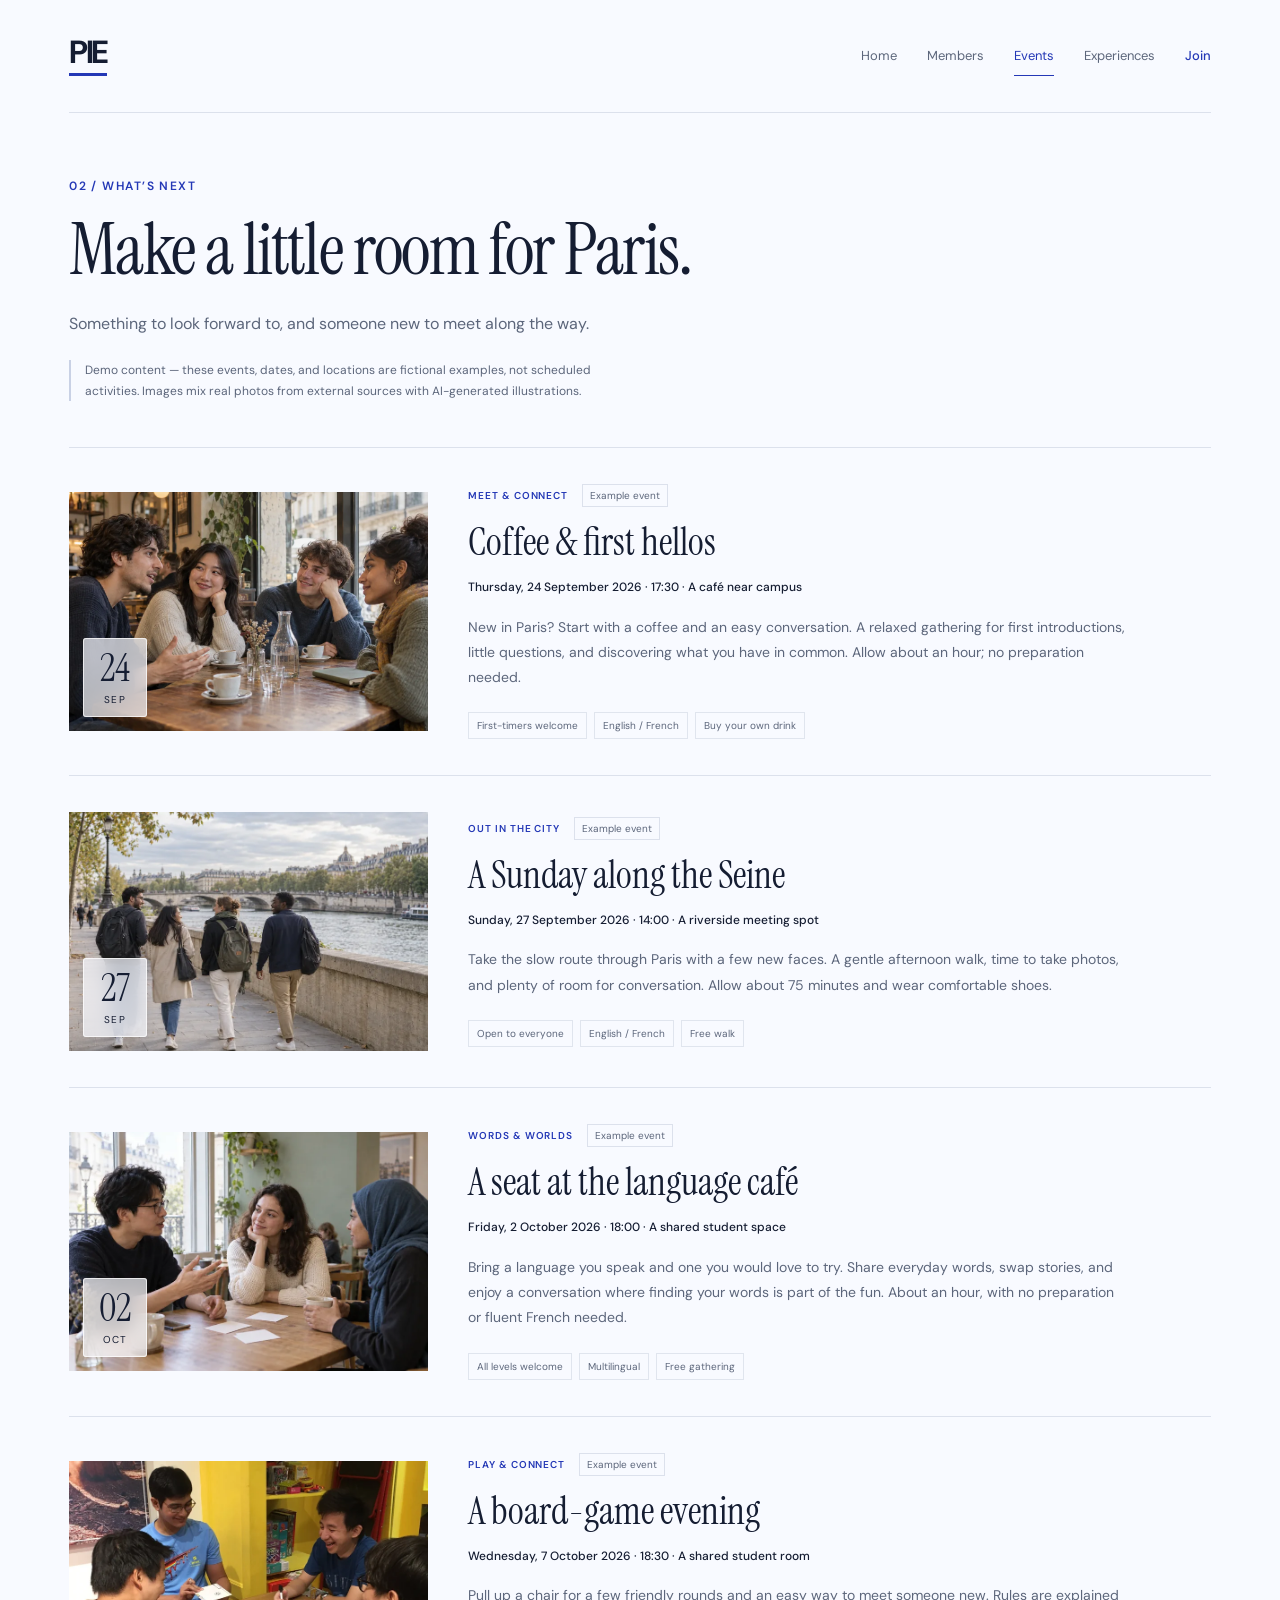
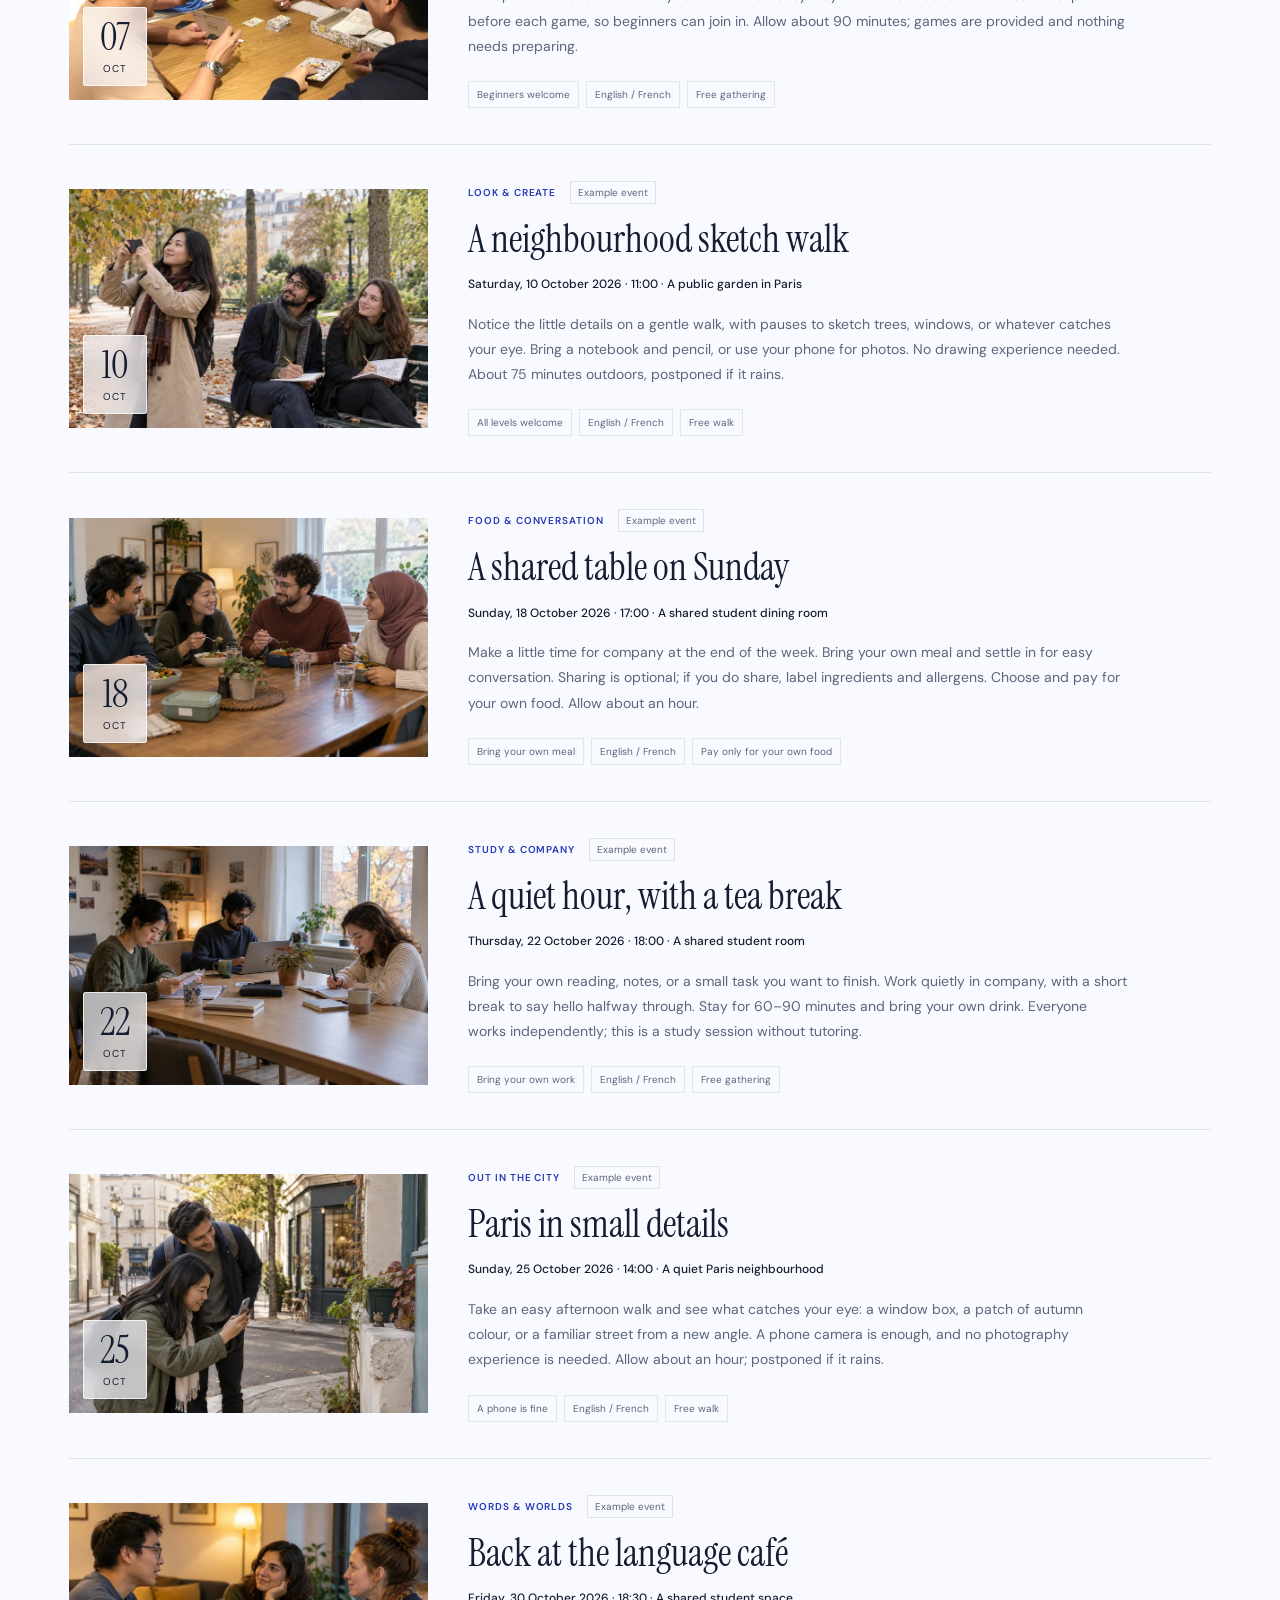
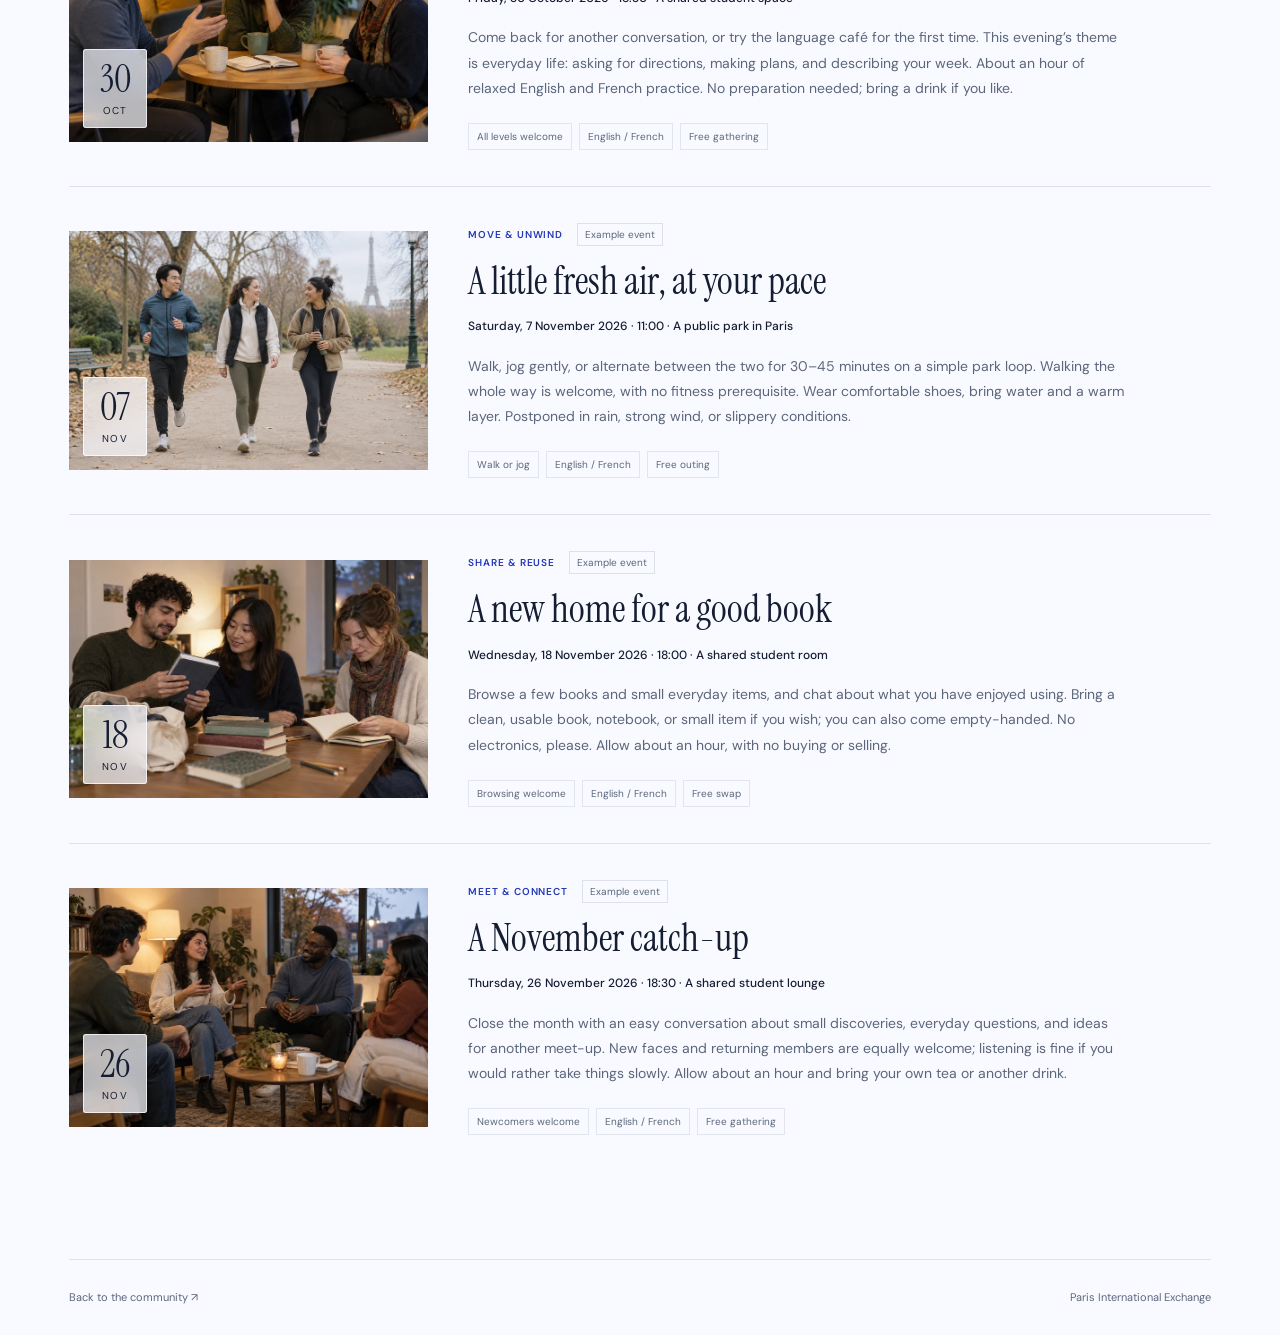
==== events.html @ 0705bce7 "Add signed-in state across pages and fix profile field merging" ====
<!doctype html>
<html lang="en">
  <head>
    <meta charset="utf-8" />
    <meta name="viewport" content="width=device-width, initial-scale=1" />
    <meta name="theme-color" content="#f8faff" />
    <meta name="description" content="Preview the PIE events page: coffee, city walks, and shared moments for international students in Paris." />
    <title>Events — Paris International Exchange</title>
    <link rel="icon" type="image/svg+xml" href="data:image/svg+xml,%3Csvg xmlns='http://www.w3.org/2000/svg' viewBox='0 0 64 64'%3E%3Crect width='64' height='64' rx='14' fill='%232438b6'/%3E%3Ctext x='32' y='46' text-anchor='middle' font-family='Georgia,serif' font-size='45' fill='white'%3EP%3C/text%3E%3C/svg%3E" />
    <link rel="preconnect" href="https://fonts.googleapis.com" />
    <link rel="preconnect" href="https://fonts.gstatic.com" crossorigin />
    <link href="https://fonts.googleapis.com/css2?family=DM+Sans:wght@400;500;600;700&amp;family=Instrument+Serif:ital@0;1&amp;display=swap" rel="stylesheet" />
    <link rel="stylesheet" href="./style.css" />
    <link rel="stylesheet" href="./community.css" />
    <script src="./main.js" defer></script>
  </head>
  <body class="inner-page">
    <a class="skip-link" href="#main-content">Skip to content</a>
    <div class="page">
      <header class="masthead">
        <a class="wordmark" href="./index.html" aria-label="PIE home">PIE<span class="wordmark-line" aria-hidden="true"></span></a>
        <nav class="site-nav" aria-label="Main navigation">
          <a href="./index.html">Home</a>
          <a href="./members.html">Members</a>
          <a href="./events.html" aria-current="page">Events</a>
          <a href="./experiences.html">Experiences</a>
          <a class="site-nav-account" href="./join.html" data-account-link>Join</a>
        </nav>
      </header>
      <main id="main-content">
        <header class="page-intro">
          <p class="section-kicker">02 / WHAT’S NEXT</p>
          <h1 class="page-title">Make a little room for Paris.</h1>
          <p class="page-lead">Something to look forward to, and someone new to meet along the way.</p>
          <p class="demo-note">Demo content — these events, dates, and locations are fictional examples, not scheduled activities. Images mix real photos from external sources with AI-generated illustrations.</p>
        </header>
        <section class="event-list" aria-label="Example events">
          <article class="event-row" id="coffee-first-hellos">
            <div class="event-media">
              <figure class="event-photo">
                <img src="./assets/event-coffee.webp" alt="Illustrative scene of students getting to know each other over coffee in Paris" width="1000" height="750" loading="lazy" decoding="async" />
              </figure>
              <time class="event-date" datetime="2026-09-24"><span>24</span><small>SEP</small></time>
            </div>
            <div class="event-body">
              <div class="event-heading">
                <p class="event-category">MEET &amp; CONNECT</p>
                <span class="event-status">Example event</span>
              </div>
              <h2>Coffee &amp; first hellos</h2>
              <p class="event-meta">Thursday, 24 September 2026 · 17:30 · A café near campus</p>
              <p class="card-summary">New in Paris? Start with a coffee and an easy conversation. A relaxed gathering for first introductions, little questions, and discovering what you have in common. Allow about an hour; no preparation needed.</p>
              <ul class="tag-list" aria-label="Example activity details"><li>First-timers welcome</li><li>English / French</li><li>Buy your own drink</li></ul>
            </div>
          </article>
          <article class="event-row" id="sunday-seine-walk">
            <div class="event-media">
              <figure class="event-photo">
                <img src="./assets/event-seine-walk.webp" alt="Illustrative scene of students walking together along the Seine" width="800" height="560" loading="lazy" decoding="async" />
              </figure>
              <time class="event-date" datetime="2026-09-27"><span>27</span><small>SEP</small></time>
            </div>
            <div class="event-body">
              <div class="event-heading">
                <p class="event-category">OUT IN THE CITY</p>
                <span class="event-status">Example event</span>
              </div>
              <h2>A Sunday along the Seine</h2>
              <p class="event-meta">Sunday, 27 September 2026 · 14:00 · A riverside meeting spot</p>
              <p class="card-summary">Take the slow route through Paris with a few new faces. A gentle afternoon walk, time to take photos, and plenty of room for conversation. Allow about 75 minutes and wear comfortable shoes.</p>
              <ul class="tag-list" aria-label="Example activity details"><li>Open to everyone</li><li>English / French</li><li>Free walk</li></ul>
            </div>
          </article>
          <article class="event-row" id="language-cafe">
            <div class="event-media">
              <figure class="event-photo">
                <img src="./assets/event-language-cafe.webp" alt="Illustrative scene of students sharing languages around a table" width="800" height="560" loading="lazy" decoding="async" />
              </figure>
              <time class="event-date" datetime="2026-10-02"><span>02</span><small>OCT</small></time>
            </div>
            <div class="event-body">
              <div class="event-heading">
                <p class="event-category">WORDS &amp; WORLDS</p>
                <span class="event-status">Example event</span>
              </div>
              <h2>A seat at the language café</h2>
              <p class="event-meta">Friday, 2 October 2026 · 18:00 · A shared student space</p>
              <p class="card-summary">Bring a language you speak and one you would love to try. Share everyday words, swap stories, and enjoy a conversation where finding your words is part of the fun. About an hour, with no preparation or fluent French needed.</p>
              <ul class="tag-list" aria-label="Example activity details"><li>All levels welcome</li><li>Multilingual</li><li>Free gathering</li></ul>
            </div>
          </article>
          <article class="event-row" id="board-game-evening">
            <div class="event-media">
              <figure class="event-photo">
                <img src="./assets/event-board-games.webp" alt="Friends playing board games around a table at a game night" width="800" height="533" loading="lazy" decoding="async" />
              </figure>
              <time class="event-date" datetime="2026-10-07"><span>07</span><small>OCT</small></time>
            </div>
            <div class="event-body">
              <div class="event-heading">
                <p class="event-category">PLAY &amp; CONNECT</p>
                <span class="event-status">Example event</span>
              </div>
              <h2>A board-game evening</h2>
              <p class="event-meta">Wednesday, 7 October 2026 · 18:30 · A shared student room</p>
              <p class="card-summary">Pull up a chair for a few friendly rounds and an easy way to meet someone new. Rules are explained before each game, so beginners can join in. Allow about 90 minutes; games are provided and nothing needs preparing.</p>
              <ul class="tag-list" aria-label="Example activity details"><li>Beginners welcome</li><li>English / French</li><li>Free gathering</li></ul>
            </div>
          </article>
          <article class="event-row" id="neighbourhood-sketch-walk">
            <div class="event-media">
              <figure class="event-photo">
                <img src="./assets/event-sketch-walk.webp" alt="Illustrative scene of adult students sketching and taking a photo in an autumn Paris garden" width="800" height="533" loading="lazy" decoding="async" />
              </figure>
              <time class="event-date" datetime="2026-10-10"><span>10</span><small>OCT</small></time>
            </div>
            <div class="event-body">
              <div class="event-heading">
                <p class="event-category">LOOK &amp; CREATE</p>
                <span class="event-status">Example event</span>
              </div>
              <h2>A neighbourhood sketch walk</h2>
              <p class="event-meta">Saturday, 10 October 2026 · 11:00 · A public garden in Paris</p>
              <p class="card-summary">Notice the little details on a gentle walk, with pauses to sketch trees, windows, or whatever catches your eye. Bring a notebook and pencil, or use your phone for photos. No drawing experience needed. About 75 minutes outdoors, postponed if it rains.</p>
              <ul class="tag-list" aria-label="Example activity details"><li>All levels welcome</li><li>English / French</li><li>Free walk</li></ul>
            </div>
          </article>
          <article class="event-row" id="shared-student-dinner">
            <div class="event-media">
              <figure class="event-photo">
                <img src="./assets/event-shared-table.webp" alt="Illustrative scene of adult students chatting over their own meals at a shared dining table" width="800" height="533" loading="lazy" decoding="async" />
              </figure>
              <time class="event-date" datetime="2026-10-18"><span>18</span><small>OCT</small></time>
            </div>
            <div class="event-body">
              <div class="event-heading">
                <p class="event-category">FOOD &amp; CONVERSATION</p>
                <span class="event-status">Example event</span>
              </div>
              <h2>A shared table on Sunday</h2>
              <p class="event-meta">Sunday, 18 October 2026 · 17:00 · A shared student dining room</p>
              <p class="card-summary">Make a little time for company at the end of the week. Bring your own meal and settle in for easy conversation. Sharing is optional; if you do share, label ingredients and allergens. Choose and pay for your own food. Allow about an hour.</p>
              <ul class="tag-list" aria-label="Example activity details"><li>Bring your own meal</li><li>English / French</li><li>Pay only for your own food</li></ul>
            </div>
          </article>
          <article class="event-row" id="quiet-study-and-tea">
            <div class="event-media">
              <figure class="event-photo">
                <img src="./assets/event-study-tea.webp" alt="Illustrative scene of adult students working quietly on their own notes around a shared table" width="800" height="533" loading="lazy" decoding="async" />
              </figure>
              <time class="event-date" datetime="2026-10-22"><span>22</span><small>OCT</small></time>
            </div>
            <div class="event-body">
              <div class="event-heading">
                <p class="event-category">STUDY &amp; COMPANY</p>
                <span class="event-status">Example event</span>
              </div>
              <h2>A quiet hour, with a tea break</h2>
              <p class="event-meta">Thursday, 22 October 2026 · 18:00 · A shared student room</p>
              <p class="card-summary">Bring your own reading, notes, or a small task you want to finish. Work quietly in company, with a short break to say hello halfway through. Stay for 60–90 minutes and bring your own drink. Everyone works independently; this is a study session without tutoring.</p>
              <ul class="tag-list" aria-label="Example activity details"><li>Bring your own work</li><li>English / French</li><li>Free gathering</li></ul>
            </div>
          </article>
          <article class="event-row" id="sunday-photo-walk">
            <div class="event-media">
              <figure class="event-photo">
                <img src="./assets/event-photo-walk.webp" alt="Illustrative scene of adult friends photographing a small street detail with a phone in Paris" width="800" height="533" loading="lazy" decoding="async" />
              </figure>
              <time class="event-date" datetime="2026-10-25"><span>25</span><small>OCT</small></time>
            </div>
            <div class="event-body">
              <div class="event-heading">
                <p class="event-category">OUT IN THE CITY</p>
                <span class="event-status">Example event</span>
              </div>
              <h2>Paris in small details</h2>
              <p class="event-meta">Sunday, 25 October 2026 · 14:00 · A quiet Paris neighbourhood</p>
              <p class="card-summary">Take an easy afternoon walk and see what catches your eye: a window box, a patch of autumn colour, or a familiar street from a new angle. A phone camera is enough, and no photography experience is needed. Allow about an hour; postponed if it rains.</p>
              <ul class="tag-list" aria-label="Example activity details"><li>A phone is fine</li><li>English / French</li><li>Free walk</li></ul>
            </div>
          </article>
          <article class="event-row" id="language-cafe-everyday">
            <div class="event-media">
              <figure class="event-photo">
                <img src="./assets/event-language-cafe-everyday.webp" alt="Illustrative scene of adult students practising everyday conversation around a small table" width="800" height="533" loading="lazy" decoding="async" />
              </figure>
              <time class="event-date" datetime="2026-10-30"><span>30</span><small>OCT</small></time>
            </div>
            <div class="event-body">
              <div class="event-heading">
                <p class="event-category">WORDS &amp; WORLDS</p>
                <span class="event-status">Example event</span>
              </div>
              <h2>Back at the language café</h2>
              <p class="event-meta">Friday, 30 October 2026 · 18:30 · A shared student space</p>
              <p class="card-summary">Come back for another conversation, or try the language café for the first time. This evening’s theme is everyday life: asking for directions, making plans, and describing your week. About an hour of relaxed English and French practice. No preparation needed; bring a drink if you like.</p>
              <ul class="tag-list" aria-label="Example activity details"><li>All levels welcome</li><li>English / French</li><li>Free gathering</li></ul>
            </div>
          </article>
          <article class="event-row" id="park-run-and-walk">
            <div class="event-media">
              <figure class="event-photo">
                <img src="./assets/event-park-run-walk.webp" alt="Illustrative scene of adult friends walking and gently jogging on a park path in autumn" width="800" height="533" loading="lazy" decoding="async" />
              </figure>
              <time class="event-date" datetime="2026-11-07"><span>07</span><small>NOV</small></time>
            </div>
            <div class="event-body">
              <div class="event-heading">
                <p class="event-category">MOVE &amp; UNWIND</p>
                <span class="event-status">Example event</span>
              </div>
              <h2>A little fresh air, at your pace</h2>
              <p class="event-meta">Saturday, 7 November 2026 · 11:00 · A public park in Paris</p>
              <p class="card-summary">Walk, jog gently, or alternate between the two for 30–45 minutes on a simple park loop. Walking the whole way is welcome, with no fitness prerequisite. Wear comfortable shoes, bring water and a warm layer. Postponed in rain, strong wind, or slippery conditions.</p>
              <ul class="tag-list" aria-label="Example activity details"><li>Walk or jog</li><li>English / French</li><li>Free outing</li></ul>
            </div>
          </article>
          <article class="event-row" id="books-and-small-item-swap">
            <div class="event-media">
              <figure class="event-photo">
                <img src="./assets/event-book-swap.webp" alt="Illustrative scene of adult students browsing books and stationery at a small informal swap" width="800" height="533" loading="lazy" decoding="async" />
              </figure>
              <time class="event-date" datetime="2026-11-18"><span>18</span><small>NOV</small></time>
            </div>
            <div class="event-body">
              <div class="event-heading">
                <p class="event-category">SHARE &amp; REUSE</p>
                <span class="event-status">Example event</span>
              </div>
              <h2>A new home for a good book</h2>
              <p class="event-meta">Wednesday, 18 November 2026 · 18:00 · A shared student room</p>
              <p class="card-summary">Browse a few books and small everyday items, and chat about what you have enjoyed using. Bring a clean, usable book, notebook, or small item if you wish; you can also come empty-handed. No electronics, please. Allow about an hour, with no buying or selling.</p>
              <ul class="tag-list" aria-label="Example activity details"><li>Browsing welcome</li><li>English / French</li><li>Free swap</li></ul>
            </div>
          </article>
          <article class="event-row" id="november-community-check-in">
            <div class="event-media">
              <figure class="event-photo">
                <img src="./assets/event-community-check-in.webp" alt="Illustrative scene of adult students chatting in an informal circle in a shared lounge" width="800" height="533" loading="lazy" decoding="async" />
              </figure>
              <time class="event-date" datetime="2026-11-26"><span>26</span><small>NOV</small></time>
            </div>
            <div class="event-body">
              <div class="event-heading">
                <p class="event-category">MEET &amp; CONNECT</p>
                <span class="event-status">Example event</span>
              </div>
              <h2>A November catch-up</h2>
              <p class="event-meta">Thursday, 26 November 2026 · 18:30 · A shared student lounge</p>
              <p class="card-summary">Close the month with an easy conversation about small discoveries, everyday questions, and ideas for another meet-up. New faces and returning members are equally welcome; listening is fine if you would rather take things slowly. Allow about an hour and bring your own tea or another drink.</p>
              <ul class="tag-list" aria-label="Example activity details"><li>Newcomers welcome</li><li>English / French</li><li>Free gathering</li></ul>
            </div>
          </article>
        </section>
      </main>
      <footer class="site-footer">
        <a href="./index.html#discover">Back to the community <span aria-hidden="true">↗</span></a>
        <span>Paris International Exchange</span>
      </footer>
    </div>
  </body>
</html>
---- style.css ----
:root {
  color-scheme: light;
  --paper: #f8faff;
  --ink: #151d32;
  --blue: #2438b6;
  --sans: 'DM Sans', sans-serif;
  --serif: 'Instrument Serif', Georgia, serif;
}

* { box-sizing: border-box; }
html { background: var(--paper); }
body { margin: 0; color: var(--ink); font-family: var(--sans); -webkit-font-smoothing: antialiased; }
::selection { background: #dce2ff; color: var(--ink); }
.page { max-width: 1800px; margin-inline: auto; padding: 0 clamp(24px, 5.4vw, 96px); }
.masthead { min-height: 112px; display: flex; align-items: center; justify-content: space-between; gap: 24px; }
.wordmark { display: inline-flex; flex-direction: column; font-size: 32px; line-height: 1; letter-spacing: -.075em; font-weight: 700; }
.wordmark-line { width: 100%; height: 3px; margin-top: 5px; background: var(--blue); }
.location { font-size: 12px; letter-spacing: .17em; font-weight: 500; }
.hero { min-height: min(790px, calc(100svh - 112px)); display: grid; grid-template-columns: 1.17fr 1fr; align-items: center; gap: clamp(28px, 4vw, 72px); padding: 22px 0 56px; }
.hero-copy { position: relative; z-index: 1; padding-bottom: 12px; }
.eyebrow { margin: 0 0 clamp(28px, 3vw, 48px); font-size: 14px; font-weight: 600; letter-spacing: .15em; color: var(--blue); }
h1 { margin: 0; font-family: var(--serif); font-size: clamp(70px, 7.7vw, 138px); line-height: .97; letter-spacing: -.035em; font-weight: 400; }
h1 span, h1 em { display: block; }
h1 em { color: var(--blue); font-weight: 400; letter-spacing: -.02em; }
.welcome { font-size: clamp(18px, 1.55vw, 26px); line-height: 1.5; margin: clamp(28px, 3vw, 46px) 0 0; font-weight: 400; letter-spacing: -.025em; }
.welcome strong { font-weight: 600; }
.paris-visual { position: relative; margin: 0; align-self: center; height: clamp(510px, calc(100svh - 190px), 730px); overflow: hidden; border-radius: 48% 48% 3px 3px; background: #dbe5f1; }
.paris-visual img { display: block; width: 100%; height: 100%; object-fit: cover; object-position: 55% 50%; }

@media (prefers-reduced-motion: no-preference) {
  .hero-copy { animation: appear .8s ease-out both; }
  .paris-visual { animation: appear 1.05s .12s ease-out both; }
  @keyframes appear { from { opacity: 0; transform: translateY(14px); } to { opacity: 1; transform: translateY(0); } }
}

@media (min-width: 1600px) {
  .hero { min-height: 830px; }
}

@media (max-width: 1000px) and (min-width: 721px) {
  .page { padding-inline: 34px; }
  .hero { gap: 24px; grid-template-columns: 1.1fr 1fr; }
  h1 { font-size: clamp(66px, 7.7vw, 88px); }
  .paris-visual { height: clamp(470px, calc(100svh - 190px), 730px); }
}

@media (max-width: 720px) {
  .page { --mobile-gutter: 24px; padding-inline: var(--mobile-gutter); }
  .masthead { min-height: 86px; }
  .wordmark { font-size: 28px; }
  .location { font-size: 12px; letter-spacing: .12em; }
  .hero { position: relative; isolation: isolate; min-height: max(600px, calc(100svh - 86px)); grid-template-columns: 1fr; align-items: start; gap: 0; padding: 32px 0 48px; }
  .hero-copy { padding: 0; animation: none; }
  .eyebrow { font-size: 13px; letter-spacing: .11em; margin-bottom: 24px; }
  h1 { font-size: clamp(58px, 13.5vw, 94px); line-height: .99; }
  .welcome { font-size: 20px; margin-top: 26px; }
  .welcome strong { display: block; }
  .paris-visual { position: absolute; z-index: -1; inset: 0 calc(-1 * var(--mobile-gutter)); height: 100%; border-radius: 0; animation: none; }
  .paris-visual img { object-position: 55% 0%; }
  .paris-visual::after { content: ''; position: absolute; inset: 0; background: linear-gradient(180deg, var(--paper) 0%, rgb(248 250 255 / .7) 18%, rgb(248 250 255 / 0) 56%), linear-gradient(90deg, rgb(248 250 255 / .96) 0%, rgb(248 250 255 / .85) 28%, rgb(248 250 255 / .12) 76%, rgb(248 250 255 / 0) 100%); }
}

@media (max-width: 720px) and (prefers-reduced-motion: no-preference) {
  .hero { animation: appear .9s ease-out both; }
}

@media (max-width: 360px) {
  .page { --mobile-gutter: 20px; }
  h1 { font-size: 54px; }
  .welcome { font-size: 18px; }
  .eyebrow { font-size: 12px; }
  .paris-visual img { object-position: 40% 0%; }
}
---- community.css ----
/* Community pages extend the existing homepage visual system. */
:root {
  --line: #dce1ec;
  --secondary: #5c667b;
  --members-paper: #eaf0fb;
  --events-paper: #f5ece3;
  --stories-paper: #e7efeb;
}

a { color: inherit; }
a:focus-visible, summary:focus-visible { outline: 2px solid var(--blue); outline-offset: 6px; border-radius: 2px; }
.skip-link { position: fixed; z-index: 10; top: 12px; left: 12px; transform: translateY(-200%); padding: 12px 18px; background: var(--ink); color: white; font-size: 14px; }
.skip-link:focus { transform: translateY(0); }
.hero { position: relative; }
.scroll-cue { position: absolute; left: 0; bottom: 12px; z-index: 2; display: inline-flex; align-items: center; gap: 12px; min-height: 36px; color: var(--secondary); font-size: 12px; letter-spacing: .035em; text-decoration: none; }
.scroll-cue-arrow { display: grid; place-items: center; width: 30px; height: 30px; border: 1px solid #c5ccdf; border-radius: 50%; font-size: 18px; color: var(--blue); }
.scroll-cue:hover { color: var(--blue); }
.discover { padding: 78px 0 96px; border-top: 1px solid var(--line); scroll-margin-top: 28px; }
.discover-heading { display: flex; justify-content: space-between; align-items: end; gap: 32px; margin-bottom: 48px; }
.section-kicker { margin: 0 0 18px; color: var(--blue); font-size: 12px; line-height: 1.5; letter-spacing: .12em; font-weight: 600; }
.discover h2 { margin: 0; font: 400 clamp(38px, 3.7vw, 64px)/1.08 var(--serif); letter-spacing: -.02em; }
.demo-note { flex: none; max-width: 215px; margin: 0; padding-left: 14px; border-left: 2px solid #c9d1e5; color: var(--secondary); font-size: 11px; line-height: 1.7; }
.gateway-grid { display: grid; grid-template-columns: repeat(3, minmax(0, 1fr)); gap: clamp(24px, 2.6vw, 44px); }
.gateway { min-width: 0; display: flex; flex-direction: column; }
.gateway-number { margin: 0 0 18px; font-size: 11px; font-weight: 500; letter-spacing: .11em; color: var(--secondary); }
.gateway h3 { margin: 0; font: 400 clamp(34px, 3vw, 48px)/1.05 var(--serif); letter-spacing: -.015em; }
.gateway-description { min-height: 42px; margin: 12px 0 23px; color: var(--secondary); font-size: 13px; line-height: 1.65; }
.gateway-preview { min-height: 290px; padding: clamp(20px, 2vw, 32px); display: flex; flex-direction: column; justify-content: center; }
.member-preview { background: var(--members-paper); gap: 0; }
.preview-person { display: flex; align-items: center; gap: 12px; padding: 16px 0; }
.preview-person + .preview-person { border-top: 1px solid #d3dcec; }
.preview-avatar { flex: none; width: 43px; height: 43px; display: grid; place-items: center; border-radius: 50%; font: 400 21px var(--serif); }
.avatar--lina { background: #d3daf0; color: #263981; }
.avatar--mateo { background: #ddd8ce; color: #615541; }
.avatar--aya { background: #d1e1dc; color: #355d50; }
.preview-person strong { display: block; font-size: 13px; font-weight: 600; line-height: 1.5; }
.preview-person div > span { display: block; font-size: 11px; line-height: 1.6; color: var(--secondary); }
.event-preview { justify-content: space-between; background: var(--events-paper); }
.preview-event-top { display: flex; justify-content: space-between; align-items: center; gap: 18px; }
.preview-event-top time { display: flex; align-items: baseline; gap: 7px; }
.preview-event-top time strong { font: 400 42px/1 var(--serif); }
.preview-event-top time span { font-size: 10px; letter-spacing: .08em; }
.preview-event-type { max-width: 110px; color: #756557; text-align: right; font-size: 9px; line-height: 1.65; letter-spacing: .06em; }
.preview-event-title { margin: 18px 0 12px; font: 400 clamp(30px, 2.7vw, 44px)/1.04 var(--serif); }
.preview-event-meta { margin: 0; font-size: 11px; color: #6b5d51; line-height: 1.5; }
.experience-preview { justify-content: space-between; background: var(--stories-paper); }
.preview-quote-mark { display: block; height: 33px; color: #456956; font: 400 69px/1 var(--serif); }
.experience-preview blockquote { margin: 12px 0 20px; font: 400 clamp(23px, 2.15vw, 34px)/1.15 var(--serif); letter-spacing: -.01em; }
.preview-story-author { margin: 0; display: flex; align-items: center; gap: 10px; font-size: 11px; line-height: 1.6; }
.story-author-dot { flex: none; width: 30px; height: 30px; border-radius: 50%; background: #ccded4; display: grid; place-items: center; color: #365548; font-size: 10px; }
.preview-story-author > span > span { display: block; color: #536a5e; font-size: 9px; }
.gateway-link { display: flex; justify-content: space-between; align-items: center; gap: 12px; min-height: 62px; margin-top: 12px; border-bottom: 1px solid var(--line); text-decoration: none; font-size: 13px; font-weight: 500; }
.gateway-link > span { font-size: 22px; font-weight: 400; color: var(--blue); }
.gateway-link:hover { color: var(--blue); border-bottom-color: var(--blue); }
.site-footer { padding: 28px 0; display: flex; justify-content: space-between; gap: 20px; border-top: 1px solid var(--line); color: var(--secondary); font-size: 11px; line-height: 1.7; }
.site-footer a { text-decoration: none; }
.site-footer a:hover { color: var(--blue); }

/* A shared shell for the three destinations. */
.inner-page .wordmark { text-decoration: none; }
.site-nav { display: flex; align-items: center; gap: 30px; }
.site-nav a { min-height: 40px; display: inline-flex; align-items: center; border-bottom: 1px solid transparent; text-decoration: none; color: var(--secondary); font-size: 13px; }
.site-nav a:hover, .site-nav a[aria-current="page"] { color: var(--blue); border-bottom-color: var(--blue); }
.page-intro { padding: 64px 0 46px; border-top: 1px solid var(--line); }
.inner-page .page-title { max-width: 900px; font-size: clamp(52px, 5.6vw, 90px); line-height: 1.02; letter-spacing: -.025em; }
.page-lead { max-width: 560px; margin: 24px 0 22px; color: var(--secondary); font-size: 16px; line-height: 1.75; }
.page-intro .demo-note { max-width: 540px; font-size: 12px; }
.member-grid { display: grid; grid-template-columns: repeat(3, minmax(0, 1fr)); gap: 24px; padding: 8px 0 88px; }
.member-card { display: flex; flex-direction: column; min-width: 0; padding: 28px; background: #fff; border: 1px solid var(--line); }
.member-card-header { display: flex; align-items: center; gap: 16px; }
.member-portrait { flex: none; display: block; width: 80px; height: 80px; border-radius: 50%; object-fit: cover; background: var(--members-paper); }
.member-portrait--photo { overflow: hidden; }
.member-portrait--photo img { display: block; width: 100%; height: 100%; object-fit: cover; transform: scale(2); transform-origin: 50% 48%; }
.member-portrait--tamara img { object-position: 50% 100%; }
.member-portrait--amir img { transform-origin: 50% 25%; }
.member-portrait--meghna img { transform: scale(1.5); transform-origin: 52% 48%; }
.member-identity { min-width: 0; }
.member-status { display: inline-flex; align-items: center; padding: 4px 9px; border-radius: 20px; font-size: 10px; font-weight: 500; line-height: 1.5; }
.member-status--active { background: var(--members-paper); color: var(--blue); }
.member-status--alumni { background: var(--events-paper); color: #70583e; }
.member-activity { display: inline-flex; gap: 2px; margin-left: 5px; vertical-align: middle; }
.member-activity i { display: block; width: 12px; height: 12px; background-color: #ccd5ec; -webkit-mask: url("data:image/svg+xml,%3Csvg xmlns='http://www.w3.org/2000/svg' viewBox='0 0 24 24'%3E%3Cpath d='M12 1.6l3.2 6.6 7.2 1-5.2 5 1.2 7.2-6.4-3.4-6.4 3.4 1.2-7.2-5.2-5 7.2-1z'/%3E%3C/svg%3E") center / contain no-repeat; mask: url("data:image/svg+xml,%3Csvg xmlns='http://www.w3.org/2000/svg' viewBox='0 0 24 24'%3E%3Cpath d='M12 1.6l3.2 6.6 7.2 1-5.2 5 1.2 7.2-6.4-3.4-6.4 3.4 1.2-7.2-5.2-5 7.2-1z'/%3E%3C/svg%3E") center / contain no-repeat; }
.member-activity i.is-filled { background-color: var(--blue); }
.member-role { margin: 7px 0 9px; font-size: 10px; font-weight: 500; line-height: 1.6; color: var(--secondary); }
.member-card h2 { margin: 0; font: 400 28px/1.1 var(--serif); }
.member-card .tag-list { margin-bottom: 24px; }
.member-contact { margin: auto 0 0; padding-top: 18px; border-top: 1px solid var(--line); }
.member-contact dt { display: flex; align-items: baseline; gap: 8px; color: var(--secondary); font-size: 11px; font-weight: 500; }
.member-contact dt span { font-size: 10px; font-weight: 400; }
.member-contact dd { margin: 7px 0 0; color: var(--ink); font-size: 13px; line-height: 1.7; overflow-wrap: anywhere; }
.card-summary { margin: 16px 0 22px; color: var(--secondary); font-size: 13px; line-height: 1.8; }
.tag-list { display: flex; flex-wrap: wrap; gap: 7px; padding: 0; margin: 0; list-style: none; }
.tag-list li { border: 1px solid #e0e5ee; padding: 5px 8px; color: var(--secondary); font-size: 10px; line-height: 1.5; }
.event-list { padding: 0 0 88px; }
.event-row { display: grid; grid-template-columns: clamp(280px, 28vw, 380px) minmax(0, 1fr); gap: clamp(28px, 3.2vw, 48px); align-items: center; padding: 36px 0; border-top: 1px solid var(--line); }
.event-media { position: relative; min-width: 0; }
.event-date { position: absolute; bottom: 14px; left: 14px; z-index: 1; display: flex; flex-direction: column; align-items: center; min-width: 64px; padding: 11px 13px; background: var(--paper); border-radius: 3px; box-shadow: inset 0 0 0 1px rgb(255 255 255 / .7), 0 2px 12px rgb(21 29 50 / .08); }
.event-date span { font: 400 38px/1 var(--serif); }
.event-date small { margin-top: 6px; font-size: 10px; letter-spacing: .12em; }
@supports ((backdrop-filter: blur(10px)) or (-webkit-backdrop-filter: blur(10px))) {
  .event-date { background: rgb(248 250 255 / .7); -webkit-backdrop-filter: blur(10px) saturate(1.15); backdrop-filter: blur(10px) saturate(1.15); }
}
.event-body { min-width: 0; }
.event-heading { display: flex; align-items: center; flex-wrap: wrap; gap: 8px 14px; margin-bottom: 14px; }
.event-category { margin: 0; color: var(--blue); font-size: 10px; font-weight: 600; line-height: 1.7; letter-spacing: .09em; text-transform: uppercase; }
.event-body h2 { margin: 0 0 14px; font: 400 clamp(30px, 3vw, 44px)/1.1 var(--serif); }
.event-meta { margin: 0 0 12px; font-size: 12px; font-weight: 500; line-height: 1.8; }
.event-body .card-summary { max-width: 660px; font-size: 14px; line-height: 1.8; }
.event-status { padding: 3px 7px; border: 1px solid var(--line); color: var(--secondary); font-size: 10px; line-height: 1.5; }
.event-photo { width: 100%; aspect-ratio: 3 / 2; overflow: hidden; margin: 0; background: var(--events-paper); }
.event-photo img, .story-photo img { display: block; width: 100%; height: 100%; object-fit: cover; }
.event-photo img { object-position: 50% 38%; }
.story-list { display: grid; gap: 24px; padding: 8px 0 88px; }
.story-card { min-width: 0; padding: 32px; background: var(--stories-paper); }
.story-card:nth-child(3n + 2) { background: var(--events-paper); }
.story-card:nth-child(3n) { background: var(--members-paper); }
.story-overview { display: grid; grid-template-columns: minmax(0, 1fr) minmax(0, 38%); gap: clamp(24px, 3vw, 44px); align-items: center; }
.story-copy { min-width: 0; }
.story-meta { margin: 0 0 14px; color: var(--secondary); font-size: 10px; text-transform: uppercase; letter-spacing: .1em; line-height: 1.7; }
.story-card h2 { margin: 0 0 12px; font: 400 clamp(30px, 2.8vw, 42px)/1.1 var(--serif); }
.story-byline { margin: 0 0 16px; color: var(--secondary); font-size: 11px; line-height: 1.7; }
.story-overview .card-summary { max-width: 70ch; margin: 0; font-size: 14px; line-height: 1.8; }
.story-photo { width: 100%; aspect-ratio: 3 / 2; overflow: hidden; margin: 0; background: #d4e0d8; }
.story-details p { max-width: 76ch; font-size: 14px; line-height: 1.9; }
.story-details { margin-top: 24px; border-top: 1px solid #cad5ce; }
.story-details summary { padding: 16px 0 4px; cursor: pointer; font-size: 12px; font-weight: 500; color: var(--blue); }
.story-details[open] summary { padding-bottom: 12px; }

@media (hover: hover) and (prefers-reduced-motion: no-preference) {
  .event-photo img, .story-photo img { transition: transform .45s ease; }
  .event-row:hover .event-photo img, .story-card:hover .story-photo img { transform: scale(1.025); }
}

@media (prefers-reduced-motion: no-preference) {
  html { scroll-behavior: smooth; }
  .gateway-link, .site-nav a { transition: color .2s ease, border-color .2s ease; }
  .gateway-link > span { transition: transform .2s ease; }
  .gateway-link:hover > span { transform: translate(3px, -3px); }
  .scroll-cue-arrow { animation: scroll-nudge 2.4s ease-in-out 3; }
  @keyframes scroll-nudge { 0%, 70%, 100% { transform: translateY(0); } 35% { transform: translateY(4px); } }
  [data-reveal].will-reveal { opacity: 0; transform: translateY(20px); transition: opacity .65s ease, transform .65s cubic-bezier(.2,.7,.2,1); }
  [data-reveal].will-reveal:nth-child(2) { transition-delay: .09s; }
  [data-reveal].will-reveal:nth-child(3) { transition-delay: .18s; }
  [data-reveal].is-visible { opacity: 1; transform: none; }
}

@media (max-width: 1000px) and (min-width: 721px) {
  .gateway-grid { gap: 20px; }
  .gateway-preview { min-height: 270px; padding: 18px; }
  .preview-person { gap: 8px; }
  .preview-avatar { width: 34px; height: 34px; font-size: 18px; }
  .member-card, .story-card { padding: 22px; }
  .member-grid { grid-template-columns: repeat(2, minmax(0, 1fr)); }
  .event-row { grid-template-columns: minmax(0, 36%) minmax(0, 1fr); gap: 24px; }
  .story-overview { column-gap: 28px; }
}

@media (max-width: 720px) {
  .scroll-cue { left: 0; bottom: 15px; padding: 4px 12px 4px 6px; background: rgb(248 250 255 / .95); border-radius: 24px; font-size: 11px; }
  .discover { padding: 52px 0 60px; }
  .discover-heading { display: block; margin-bottom: 36px; }
  .discover-heading .demo-note { margin-top: 22px; max-width: none; }
  .gateway-grid { grid-template-columns: 1fr; gap: 44px; }
  .gateway-description { min-height: 0; margin-bottom: 20px; }
  .gateway-preview { min-height: 280px; padding: 28px; }
  .preview-event-title { font-size: 40px; }
  .experience-preview blockquote { font-size: 30px; }
  .inner-page .masthead { flex-wrap: wrap; gap: 12px; padding: 22px 0; }
  .site-nav { gap: 16px; flex-wrap: wrap; }
  .site-nav a { font-size: 11px; min-height: 34px; }
  .page-intro { padding: 36px 0; }
  .inner-page .page-title { font-size: clamp(44px, 10vw, 68px); }
  .page-lead { font-size: 14px; }
  .member-grid, .story-list { grid-template-columns: 1fr; padding-bottom: 56px; }
  .member-card, .story-card { padding: 22px; }
  .member-portrait { width: 72px; height: 72px; }
  .member-card-header { gap: 14px; }
  .member-card h2 { font-size: 27px; }
  .event-row { grid-template-columns: minmax(0, 36%) minmax(0, 1fr); gap: 24px; padding: 28px 0; }
  .event-date { bottom: 8px; left: 8px; min-width: 44px; padding: 6px 8px; }
  .event-date span { font-size: 26px; }
  .event-date small { margin-top: 3px; font-size: 9px; }
  .story-overview { gap: 24px; }
  .site-footer { flex-wrap: wrap; font-size: 10px; }
}

@media (max-width: 560px) {
  .event-row { grid-template-columns: minmax(0, 1fr); }
  .event-photo { aspect-ratio: 16 / 10; }
  .story-card { padding: 0; overflow: hidden; }
  .story-overview { grid-template-columns: minmax(0, 1fr); gap: 0; }
  .story-copy { padding: 24px 22px 0; }
  .story-photo { grid-row: 1; aspect-ratio: 16 / 10; }
  .story-details { margin: 24px 22px 22px; }
}

/* Find your PIE preview. */
.finder { padding: 78px 0 88px; border-top: 1px solid var(--line); scroll-margin-top: 28px; }
.finder-heading { max-width: 760px; margin-bottom: 30px; }
.finder h2 { margin: 0 0 18px; font: 400 clamp(38px, 3.7vw, 64px)/1.08 var(--serif); letter-spacing: -.02em; }
.finder-heading .demo-note { max-width: 540px; font-size: 12px; }
.finder-composer { display: flex; align-items: stretch; gap: 12px; padding: 10px 10px 10px 20px; background: #fff; border: 1px solid var(--line); border-radius: 14px; transition: border-color .2s ease; }
.finder-composer:focus-within { border-color: var(--blue); box-shadow: 0 8px 22px rgb(36 56 182 / .09); }
.finder-composer textarea { flex: 1; min-width: 0; min-height: 48px; max-height: 138px; padding: 13px 0; border: 0; background: transparent; resize: none; overflow-y: auto; color: var(--ink); font: 400 15px/1.6 var(--sans); }
.finder-composer textarea:focus-visible { outline: none; }
.finder-composer textarea::placeholder { color: #9aa3b8; }
.finder-submit { position: relative; overflow: hidden; flex: none; display: inline-flex; align-items: center; justify-content: center; gap: 10px; min-height: 48px; padding: 12px 27px; background: linear-gradient(135deg, #2b43d4 0%, var(--blue) 48%, #1b2c94 100%); border: 0; border-radius: 999px; color: #fff; cursor: pointer; box-shadow: inset 0 1px 0 rgb(255 255 255 / .24), 0 1px 2px rgb(21 29 50 / .14); }
.finder-submit::after { content: ''; position: absolute; top: -45%; bottom: -45%; left: -75%; width: 44%; background: linear-gradient(105deg, transparent, rgb(255 255 255 / .34), transparent); transform: skewX(-18deg); pointer-events: none; }
.finder-submit-label { font: italic 400 17px/1 var(--serif); letter-spacing: .01em; }
.finder-submit-arrow { flex: none; display: block; }
.finder-privacy { margin: 12px 2px 0; color: var(--secondary); font-size: 11px; line-height: 1.6; }
.finder-join { margin: 14px 2px 0; color: var(--secondary); font-size: 12.5px; }
.finder-join a { color: var(--blue); font-weight: 500; text-decoration: none; }
.finder-join a:hover { text-decoration: underline; }
.masthead-side { display: flex; align-items: center; gap: clamp(14px, 2vw, 26px); }
.masthead-join { color: var(--blue); font-size: 12px; font-weight: 600; letter-spacing: .02em; text-decoration: none; border-bottom: 1px solid transparent; padding-bottom: 2px; }
.masthead-join:hover { border-bottom-color: var(--blue); }
.gateway-sub { display: block; margin-top: 10px; color: var(--secondary); font-size: 11.5px; line-height: 1.6; text-decoration: none; }
.gateway-sub:hover { color: var(--blue); }
.finder-examples { display: flex; flex-wrap: wrap; align-items: center; gap: 8px; margin-top: 24px; }
.finder-examples > span { color: var(--secondary); font-size: 12px; }
.finder-example { min-height: 34px; padding: 7px 15px; background: var(--paper); border: 1px solid var(--line); border-radius: 18px; color: var(--secondary); font: 400 12.5px/1.4 var(--sans); cursor: pointer; transition: color .2s ease, border-color .2s ease; }
.finder-example:hover { color: var(--blue); border-color: var(--blue); }
.finder-results { margin-top: 42px; }
.finder-results[hidden] { display: none; }
.finder-results-head { display: flex; align-items: baseline; gap: 10px; margin-bottom: 14px; }
.finder-mode { flex: none; padding: 4px 10px; border-radius: 20px; font: 600 10px/1.4 var(--sans); letter-spacing: .07em; text-transform: uppercase; }
.finder-mode--ai { background: var(--blue); color: #fff; }
.finder-mode--preview { background: var(--paper); color: var(--secondary); border: 1px solid var(--line); }
.finder-results-note { margin: 0; color: var(--secondary); font-size: 12px; line-height: 1.7; }
.finder-results-summary { margin: 0 0 22px; max-width: 70ch; font: italic 400 19px/1.5 var(--serif); color: var(--ink); }
.finder-results-summary[hidden] { display: none; }
.finder-submit.is-loading { pointer-events: none; opacity: .85; }
.finder-card--skeleton, .finder-card--skeleton .finder-photo { border-color: transparent; }
.finder-card--skeleton .finder-photo { background: #e8edf6; }
.sk { display: block; height: 12px; border-radius: 4px; background: #e8edf6; margin: 0 0 12px; }
.sk-title { height: 20px; width: 62%; }
.sk-short { width: 42%; }
.finder-grid { display: grid; grid-template-columns: repeat(3, minmax(0, 1fr)); gap: 24px; }
.finder-card { min-width: 0; display: flex; flex-direction: column; background: #fff; border: 1px solid var(--line); }
.finder-photo { margin: 0; aspect-ratio: 4 / 3; overflow: hidden; background: var(--members-paper); }
.finder-photo img { display: block; width: 100%; height: 100%; object-fit: cover; }
.finder-body { display: flex; flex-direction: column; flex: 1; padding: 20px 22px 22px; }
.finder-type { margin: 0 0 12px; color: var(--blue); font-size: 10px; font-weight: 600; letter-spacing: .09em; }
.finder-card h3 { margin: 0 0 10px; font: 400 26px/1.15 var(--serif); letter-spacing: -.01em; }
.finder-demo { display: inline-block; margin-left: 8px; padding: 3px 7px; border: 1px solid var(--line); border-radius: 20px; color: var(--secondary); font: 500 10px/1.4 var(--sans); letter-spacing: 0; vertical-align: 6px; }
.finder-reason { margin: 0; color: var(--secondary); font-size: 13px; line-height: 1.7; }
.finder-link { display: inline-flex; align-items: center; gap: 8px; margin-top: auto; padding-top: 18px; color: var(--blue); text-decoration: none; font-size: 13px; font-weight: 500; }
.finder-link > span { font-size: 18px; }
.finder-link:hover { text-decoration: underline; }

@media (prefers-reduced-motion: no-preference) {
  .finder-submit { transition: transform .25s cubic-bezier(.2,.7,.2,1), box-shadow .25s ease, filter .25s ease; }
  .finder-submit:hover { transform: translateY(-1.5px); filter: saturate(1.06); box-shadow: inset 0 1px 0 rgb(255 255 255 / .26), 0 10px 26px rgb(36 56 182 / .34); }
  .finder-submit:active { transform: translateY(0) scale(.985); box-shadow: inset 0 1px 0 rgb(255 255 255 / .18), 0 4px 12px rgb(36 56 182 / .22); }
  .finder-submit::after { transition: left .65s cubic-bezier(.25,.6,.25,1); }
  .finder-submit:hover::after { left: 135%; }
  .finder-submit-arrow { transition: transform .25s cubic-bezier(.2,.7,.2,1); }
  .finder-submit:hover .finder-submit-arrow { transform: translateX(4px); }
  .finder-submit.is-loading .finder-submit-label { animation: finder-pulse 1.1s ease-in-out infinite; }
  @keyframes finder-pulse { 0%, 100% { opacity: 1; } 50% { opacity: .45; } }
  .sk, .finder-card--skeleton .finder-photo {
    background: linear-gradient(100deg, #e8edf6 40%, #f4f7fc 50%, #e8edf6 60%);
    background-size: 200% 100%;
    animation: sk-shimmer 1.3s ease-in-out infinite;
  }
  @keyframes sk-shimmer { from { background-position: 130% 0; } to { background-position: -30% 0; } }
}

@media (max-width: 1000px) and (min-width: 721px) {
  .finder-grid { gap: 20px; }
}

@media (max-width: 720px) {
  .finder { padding: 52px 0 60px; }
  .finder-composer { flex-wrap: wrap; padding: 10px; }
  .finder-composer textarea { flex-basis: 100%; min-height: 52px; }
  .finder-submit { flex: 1; }
  .finder-grid { grid-template-columns: minmax(0, 1fr); }
  .finder-card h3 { font-size: 24px; }
}

/* Registered members and the join page. */
.member-status--member { background: var(--stories-paper); color: #2f5a48; }
.member-portrait--initials { display: grid; place-items: center; background: var(--members-paper); color: var(--blue); font: 400 26px var(--serif); }
.member-portrait--member img { transform: none; }
.join { padding: 8px 0 96px; display: grid; gap: 26px; max-width: 940px; }
.join-step { padding: clamp(22px, 2.4vw, 34px); background: #fff; border: 1px solid var(--line); }
.join-step[hidden] { display: none; }
.join-step-number { margin: 0 0 10px; color: var(--blue); font-size: 11px; font-weight: 600; letter-spacing: .12em; }
.join-step h2 { margin: 0 0 12px; font: 400 clamp(26px, 2.4vw, 34px)/1.15 var(--serif); letter-spacing: -.01em; }
.join-hint { margin: 0 0 14px; color: var(--secondary); font-size: 12.5px; line-height: 1.7; }
.join-hint--status { margin: 14px 0 0; }
.join-hint--status.is-ok { color: #2f5a48; }
.join-hint--status.is-error { color: #a3342f; }
.join-row { display: flex; gap: 12px; align-items: stretch; }
.join-row input { flex: 1; min-width: 0; padding: 12px 14px; background: var(--paper); border: 1px solid var(--line); border-radius: 2px; color: var(--ink); font: 400 15px/1.6 var(--sans); }
.join-row input:focus-visible { outline: 2px solid var(--blue); outline-offset: 1px; border-color: var(--blue); }
.join-grid { display: grid; grid-template-columns: repeat(2, minmax(0, 1fr)); gap: 20px 26px; margin-top: 4px; }
.join-field { min-width: 0; }
.join-field--wide { grid-column: 1 / -1; }
.join-field label { display: block; margin: 0 0 8px; font-size: 12px; font-weight: 600; }
.join-optional { color: var(--secondary); font-weight: 400; }
.join-field input, .join-field textarea { width: 100%; padding: 12px 14px; background: var(--paper); border: 1px solid var(--line); border-radius: 2px; color: var(--ink); font: 400 14px/1.6 var(--sans); resize: vertical; }
.join-field input:focus-visible, .join-field textarea:focus-visible { outline: 2px solid var(--blue); outline-offset: 1px; border-color: var(--blue); }
.join-photo-row { display: flex; align-items: center; gap: 18px; flex-wrap: wrap; }
.join-photo-row img { width: 84px; height: 84px; border-radius: 50%; object-fit: cover; background: var(--members-paper); }
.join-photo-row img[hidden] { display: none; }
.join-photo-row input[type="file"] { flex: 1; min-width: 200px; padding: 10px 12px; background: var(--paper); border: 1px dashed var(--line); border-radius: 2px; font: 400 13px var(--sans); }
.join-check { display: flex; align-items: center; gap: 10px; margin: 22px 0 0; font-size: 13px; color: var(--secondary); }
.join-note-static { margin: 18px 0 0; color: var(--secondary); font-size: 11.5px; }
.join-signedin { padding: 18px clamp(22px, 2.4vw, 34px); background: var(--members-paper); border-color: transparent; }
.join-signedin .join-step-number { margin-bottom: 8px; }
.join-signedin-row { display: flex; align-items: baseline; gap: 18px; flex-wrap: wrap; }
.join-signedin-who { margin: 0; font: 400 17px/1.4 var(--serif); color: var(--ink); }
.site-nav-account { color: var(--blue) !important; font-weight: 500; border-bottom: 1px solid transparent; }
.site-nav-account:hover { border-bottom-color: var(--blue) !important; }
.member-card--you { border-color: var(--blue); }
.member-you { display: inline-block; margin: 8px 8px 0 0; padding: 3px 8px; border-radius: 20px; background: var(--blue); color: #fff; font: 500 10px/1.5 var(--sans); }
.member-you-edit { display: inline-block; margin-top: 8px; color: var(--blue); font: 500 11px/1.5 var(--sans); text-decoration: none; }
.member-you-edit:hover { text-decoration: underline; }
.join-actions { display: flex; align-items: center; gap: 12px 20px; flex-wrap: wrap; margin-top: 24px; padding-top: 22px; border-top: 1px solid var(--line); }
.join-link { background: none; border: 0; padding: 0; color: var(--secondary); font: 500 13px var(--sans); text-decoration: none; cursor: pointer; }
.join-link:hover { color: var(--blue); }
.join-link--danger:hover { color: #a3342f; }
.join-cta { display: inline-flex; align-items: center; gap: 8px; margin-top: 16px; color: var(--blue); font-size: 13px; font-weight: 500; text-decoration: none; }
.join-cta:hover { text-decoration: underline; }

@media (max-width: 720px) {
  .join { padding-bottom: 60px; }
  .join-grid { grid-template-columns: minmax(0, 1fr); }
  .join-row { flex-wrap: wrap; }
  .join-row input { flex-basis: 100%; }
  .join-row .finder-submit { flex: 1; }
}
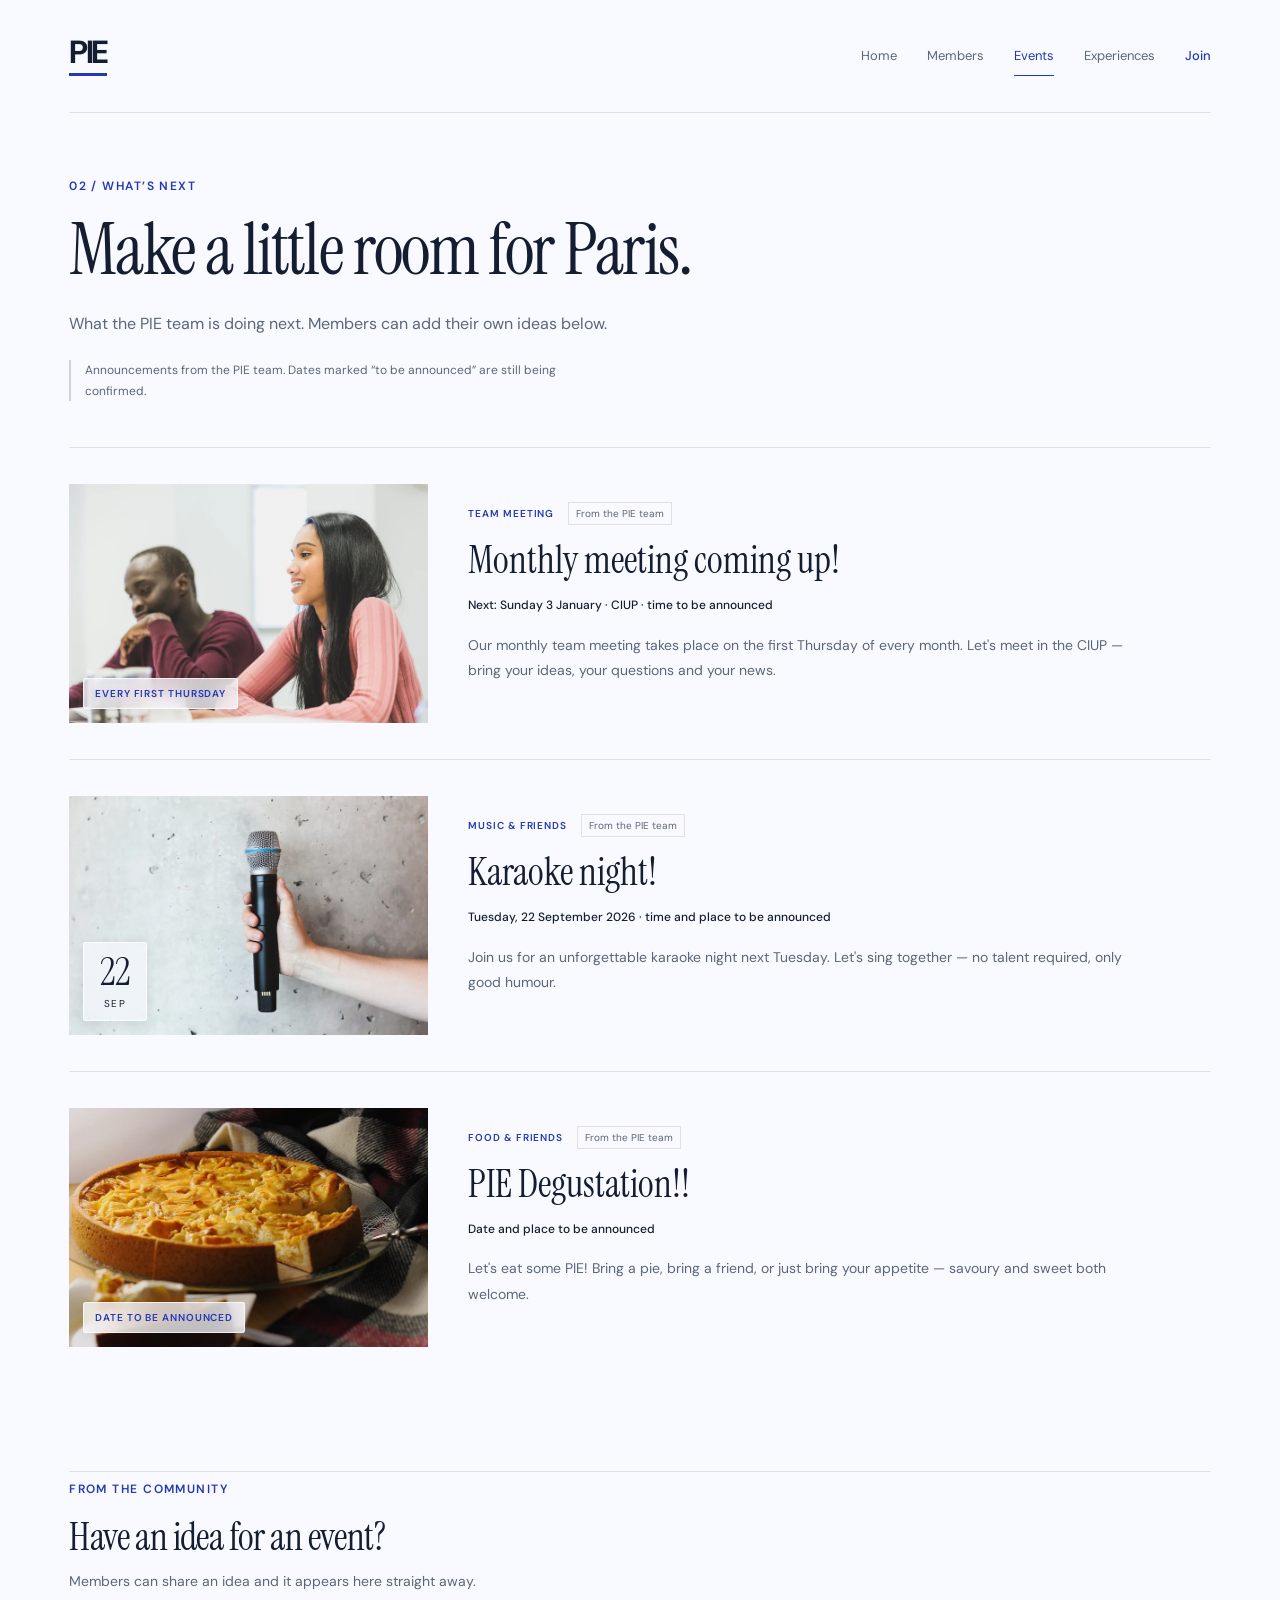
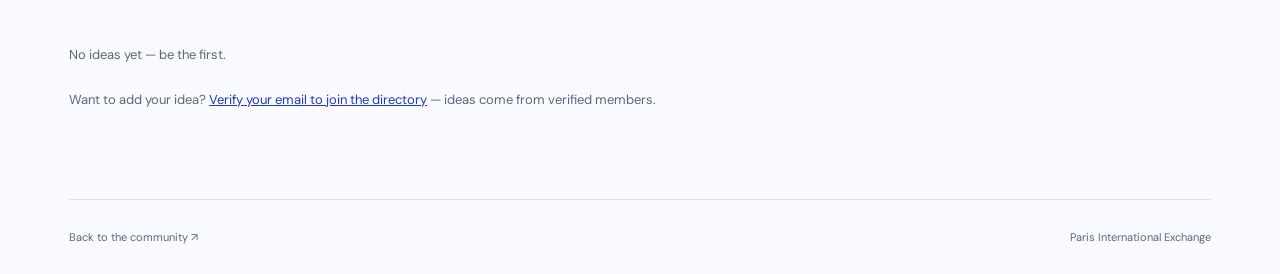
==== commit c95ee90b: "Replace demo events with the team's real announcements and a member idea board" ====
--- a/events.html
+++ b/events.html
@@ -31,226 +31,85 @@
         <header class="page-intro">
           <p class="section-kicker">02 / WHAT’S NEXT</p>
           <h1 class="page-title">Make a little room for Paris.</h1>
-          <p class="page-lead">Something to look forward to, and someone new to meet along the way.</p>
-          <p class="demo-note">Demo content — these events, dates, and locations are fictional examples, not scheduled activities. Images mix real photos from external sources with AI-generated illustrations.</p>
+          <p class="page-lead">What the PIE team is doing next. Members can add their own ideas below.</p>
+          <p class="demo-note">Announcements from the PIE team. Dates marked “to be announced” are still being confirmed.</p>
         </header>
         <section class="event-list" aria-label="Example events">
-          <article class="event-row" id="coffee-first-hellos">
+          <article class="event-row" id="monthly-meeting">
             <div class="event-media">
               <figure class="event-photo">
-                <img src="./assets/event-coffee.webp" alt="Illustrative scene of students getting to know each other over coffee in Paris" width="1000" height="750" loading="lazy" decoding="async" />
+                <img src="./assets/event-monthly-meeting.webp" alt="Two students talking at a table during a meeting" width="800" height="533" loading="lazy" decoding="async" />
               </figure>
-              <time class="event-date" datetime="2026-09-24"><span>24</span><small>SEP</small></time>
+              <p class="event-badge">EVERY FIRST THURSDAY</p>
             </div>
             <div class="event-body">
               <div class="event-heading">
-                <p class="event-category">MEET &amp; CONNECT</p>
-                <span class="event-status">Example event</span>
+                <p class="event-category">TEAM MEETING</p>
+                <span class="event-status">From the PIE team</span>
               </div>
-              <h2>Coffee &amp; first hellos</h2>
-              <p class="event-meta">Thursday, 24 September 2026 · 17:30 · A café near campus</p>
-              <p class="card-summary">New in Paris? Start with a coffee and an easy conversation. A relaxed gathering for first introductions, little questions, and discovering what you have in common. Allow about an hour; no preparation needed.</p>
-              <ul class="tag-list" aria-label="Example activity details"><li>First-timers welcome</li><li>English / French</li><li>Buy your own drink</li></ul>
+              <h2>Monthly meeting coming up!</h2>
+              <p class="event-meta">Next: <time id="next-meeting-date" datetime="">the first Thursday of the month</time> · CIUP · time to be announced</p>
+              <p class="card-summary">Our monthly team meeting takes place on the first Thursday of every month. Let's meet in the CIUP — bring your ideas, your questions and your news.</p>
             </div>
           </article>
-          <article class="event-row" id="sunday-seine-walk">
+          <article class="event-row" id="karaoke-night">
             <div class="event-media">
               <figure class="event-photo">
-                <img src="./assets/event-seine-walk.webp" alt="Illustrative scene of students walking together along the Seine" width="800" height="560" loading="lazy" decoding="async" />
+                <img src="./assets/event-karaoke-night.webp" alt="A hand holding a microphone" width="800" height="533" loading="lazy" decoding="async" />
               </figure>
-              <time class="event-date" datetime="2026-09-27"><span>27</span><small>SEP</small></time>
+              <time class="event-date" datetime="2026-09-22"><span>22</span><small>SEP</small></time>
             </div>
             <div class="event-body">
               <div class="event-heading">
-                <p class="event-category">OUT IN THE CITY</p>
-                <span class="event-status">Example event</span>
+                <p class="event-category">MUSIC &amp; FRIENDS</p>
+                <span class="event-status">From the PIE team</span>
               </div>
-              <h2>A Sunday along the Seine</h2>
-              <p class="event-meta">Sunday, 27 September 2026 · 14:00 · A riverside meeting spot</p>
-              <p class="card-summary">Take the slow route through Paris with a few new faces. A gentle afternoon walk, time to take photos, and plenty of room for conversation. Allow about 75 minutes and wear comfortable shoes.</p>
-              <ul class="tag-list" aria-label="Example activity details"><li>Open to everyone</li><li>English / French</li><li>Free walk</li></ul>
+              <h2>Karaoke night!</h2>
+              <p class="event-meta">Tuesday, 22 September 2026 · time and place to be announced</p>
+              <p class="card-summary">Join us for an unforgettable karaoke night next Tuesday. Let's sing together — no talent required, only good humour.</p>
             </div>
           </article>
-          <article class="event-row" id="language-cafe">
+          <article class="event-row" id="pie-degustation">
             <div class="event-media">
               <figure class="event-photo">
-                <img src="./assets/event-language-cafe.webp" alt="Illustrative scene of students sharing languages around a table" width="800" height="560" loading="lazy" decoding="async" />
+                <img src="./assets/event-pie-degustation.webp" alt="A sliced apple pie on a plate" width="800" height="533" loading="lazy" decoding="async" />
               </figure>
-              <time class="event-date" datetime="2026-10-02"><span>02</span><small>OCT</small></time>
+              <p class="event-badge">DATE TO BE ANNOUNCED</p>
             </div>
             <div class="event-body">
               <div class="event-heading">
-                <p class="event-category">WORDS &amp; WORLDS</p>
-                <span class="event-status">Example event</span>
+                <p class="event-category">FOOD &amp; FRIENDS</p>
+                <span class="event-status">From the PIE team</span>
               </div>
-              <h2>A seat at the language café</h2>
-              <p class="event-meta">Friday, 2 October 2026 · 18:00 · A shared student space</p>
-              <p class="card-summary">Bring a language you speak and one you would love to try. Share everyday words, swap stories, and enjoy a conversation where finding your words is part of the fun. About an hour, with no preparation or fluent French needed.</p>
-              <ul class="tag-list" aria-label="Example activity details"><li>All levels welcome</li><li>Multilingual</li><li>Free gathering</li></ul>
+              <h2>PIE Degustation!!</h2>
+              <p class="event-meta">Date and place to be announced</p>
+              <p class="card-summary">Let's eat some PIE! Bring a pie, bring a friend, or just bring your appetite — savoury and sweet both welcome.</p>
             </div>
           </article>
-          <article class="event-row" id="board-game-evening">
-            <div class="event-media">
-              <figure class="event-photo">
-                <img src="./assets/event-board-games.webp" alt="Friends playing board games around a table at a game night" width="800" height="533" loading="lazy" decoding="async" />
-              </figure>
-              <time class="event-date" datetime="2026-10-07"><span>07</span><small>OCT</small></time>
+        </section>
+
+        <section class="ideas" aria-labelledby="ideas-title">
+          <header class="ideas-heading">
+            <p class="section-kicker">FROM THE COMMUNITY</p>
+            <h2 id="ideas-title">Have an idea for an event?</h2>
+            <p class="ideas-lead">Members can share an idea and it appears here straight away.</p>
+          </header>
+          <div class="ideas-list" id="ideas-list" aria-live="polite"></div>
+          <p class="ideas-empty" id="ideas-empty">No ideas yet — be the first.</p>
+
+          <form class="idea-form" id="idea-form" hidden>
+            <label for="idea-text">Your idea</label>
+            <textarea id="idea-text" rows="2" maxlength="200" placeholder="A picnic in the park when it gets warmer…"></textarea>
+            <div class="idea-form-row">
+              <label for="idea-name">Name <span class="join-optional">optional — leave empty to stay anonymous</span></label>
+              <input id="idea-name" maxlength="40" />
             </div>
-            <div class="event-body">
-              <div class="event-heading">
-                <p class="event-category">PLAY &amp; CONNECT</p>
-                <span class="event-status">Example event</span>
-              </div>
-              <h2>A board-game evening</h2>
-              <p class="event-meta">Wednesday, 7 October 2026 · 18:30 · A shared student room</p>
-              <p class="card-summary">Pull up a chair for a few friendly rounds and an easy way to meet someone new. Rules are explained before each game, so beginners can join in. Allow about 90 minutes; games are provided and nothing needs preparing.</p>
-              <ul class="tag-list" aria-label="Example activity details"><li>Beginners welcome</li><li>English / French</li><li>Free gathering</li></ul>
+            <div class="idea-form-actions">
+              <button type="submit" class="finder-submit" id="idea-submit"><span class="finder-submit-label">Submit idea</span></button>
+              <p class="join-hint join-hint--status" id="idea-hint"></p>
             </div>
-          </article>
-          <article class="event-row" id="neighbourhood-sketch-walk">
-            <div class="event-media">
-              <figure class="event-photo">
-                <img src="./assets/event-sketch-walk.webp" alt="Illustrative scene of adult students sketching and taking a photo in an autumn Paris garden" width="800" height="533" loading="lazy" decoding="async" />
-              </figure>
-              <time class="event-date" datetime="2026-10-10"><span>10</span><small>OCT</small></time>
-            </div>
-            <div class="event-body">
-              <div class="event-heading">
-                <p class="event-category">LOOK &amp; CREATE</p>
-                <span class="event-status">Example event</span>
-              </div>
-              <h2>A neighbourhood sketch walk</h2>
-              <p class="event-meta">Saturday, 10 October 2026 · 11:00 · A public garden in Paris</p>
-              <p class="card-summary">Notice the little details on a gentle walk, with pauses to sketch trees, windows, or whatever catches your eye. Bring a notebook and pencil, or use your phone for photos. No drawing experience needed. About 75 minutes outdoors, postponed if it rains.</p>
-              <ul class="tag-list" aria-label="Example activity details"><li>All levels welcome</li><li>English / French</li><li>Free walk</li></ul>
-            </div>
-          </article>
-          <article class="event-row" id="shared-student-dinner">
-            <div class="event-media">
-              <figure class="event-photo">
-                <img src="./assets/event-shared-table.webp" alt="Illustrative scene of adult students chatting over their own meals at a shared dining table" width="800" height="533" loading="lazy" decoding="async" />
-              </figure>
-              <time class="event-date" datetime="2026-10-18"><span>18</span><small>OCT</small></time>
-            </div>
-            <div class="event-body">
-              <div class="event-heading">
-                <p class="event-category">FOOD &amp; CONVERSATION</p>
-                <span class="event-status">Example event</span>
-              </div>
-              <h2>A shared table on Sunday</h2>
-              <p class="event-meta">Sunday, 18 October 2026 · 17:00 · A shared student dining room</p>
-              <p class="card-summary">Make a little time for company at the end of the week. Bring your own meal and settle in for easy conversation. Sharing is optional; if you do share, label ingredients and allergens. Choose and pay for your own food. Allow about an hour.</p>
-              <ul class="tag-list" aria-label="Example activity details"><li>Bring your own meal</li><li>English / French</li><li>Pay only for your own food</li></ul>
-            </div>
-          </article>
-          <article class="event-row" id="quiet-study-and-tea">
-            <div class="event-media">
-              <figure class="event-photo">
-                <img src="./assets/event-study-tea.webp" alt="Illustrative scene of adult students working quietly on their own notes around a shared table" width="800" height="533" loading="lazy" decoding="async" />
-              </figure>
-              <time class="event-date" datetime="2026-10-22"><span>22</span><small>OCT</small></time>
-            </div>
-            <div class="event-body">
-              <div class="event-heading">
-                <p class="event-category">STUDY &amp; COMPANY</p>
-                <span class="event-status">Example event</span>
-              </div>
-              <h2>A quiet hour, with a tea break</h2>
-              <p class="event-meta">Thursday, 22 October 2026 · 18:00 · A shared student room</p>
-              <p class="card-summary">Bring your own reading, notes, or a small task you want to finish. Work quietly in company, with a short break to say hello halfway through. Stay for 60–90 minutes and bring your own drink. Everyone works independently; this is a study session without tutoring.</p>
-              <ul class="tag-list" aria-label="Example activity details"><li>Bring your own work</li><li>English / French</li><li>Free gathering</li></ul>
-            </div>
-          </article>
-          <article class="event-row" id="sunday-photo-walk">
-            <div class="event-media">
-              <figure class="event-photo">
-                <img src="./assets/event-photo-walk.webp" alt="Illustrative scene of adult friends photographing a small street detail with a phone in Paris" width="800" height="533" loading="lazy" decoding="async" />
-              </figure>
-              <time class="event-date" datetime="2026-10-25"><span>25</span><small>OCT</small></time>
-            </div>
-            <div class="event-body">
-              <div class="event-heading">
-                <p class="event-category">OUT IN THE CITY</p>
-                <span class="event-status">Example event</span>
-              </div>
-              <h2>Paris in small details</h2>
-              <p class="event-meta">Sunday, 25 October 2026 · 14:00 · A quiet Paris neighbourhood</p>
-              <p class="card-summary">Take an easy afternoon walk and see what catches your eye: a window box, a patch of autumn colour, or a familiar street from a new angle. A phone camera is enough, and no photography experience is needed. Allow about an hour; postponed if it rains.</p>
-              <ul class="tag-list" aria-label="Example activity details"><li>A phone is fine</li><li>English / French</li><li>Free walk</li></ul>
-            </div>
-          </article>
-          <article class="event-row" id="language-cafe-everyday">
-            <div class="event-media">
-              <figure class="event-photo">
-                <img src="./assets/event-language-cafe-everyday.webp" alt="Illustrative scene of adult students practising everyday conversation around a small table" width="800" height="533" loading="lazy" decoding="async" />
-              </figure>
-              <time class="event-date" datetime="2026-10-30"><span>30</span><small>OCT</small></time>
-            </div>
-            <div class="event-body">
-              <div class="event-heading">
-                <p class="event-category">WORDS &amp; WORLDS</p>
-                <span class="event-status">Example event</span>
-              </div>
-              <h2>Back at the language café</h2>
-              <p class="event-meta">Friday, 30 October 2026 · 18:30 · A shared student space</p>
-              <p class="card-summary">Come back for another conversation, or try the language café for the first time. This evening’s theme is everyday life: asking for directions, making plans, and describing your week. About an hour of relaxed English and French practice. No preparation needed; bring a drink if you like.</p>
-              <ul class="tag-list" aria-label="Example activity details"><li>All levels welcome</li><li>English / French</li><li>Free gathering</li></ul>
-            </div>
-          </article>
-          <article class="event-row" id="park-run-and-walk">
-            <div class="event-media">
-              <figure class="event-photo">
-                <img src="./assets/event-park-run-walk.webp" alt="Illustrative scene of adult friends walking and gently jogging on a park path in autumn" width="800" height="533" loading="lazy" decoding="async" />
-              </figure>
-              <time class="event-date" datetime="2026-11-07"><span>07</span><small>NOV</small></time>
-            </div>
-            <div class="event-body">
-              <div class="event-heading">
-                <p class="event-category">MOVE &amp; UNWIND</p>
-                <span class="event-status">Example event</span>
-              </div>
-              <h2>A little fresh air, at your pace</h2>
-              <p class="event-meta">Saturday, 7 November 2026 · 11:00 · A public park in Paris</p>
-              <p class="card-summary">Walk, jog gently, or alternate between the two for 30–45 minutes on a simple park loop. Walking the whole way is welcome, with no fitness prerequisite. Wear comfortable shoes, bring water and a warm layer. Postponed in rain, strong wind, or slippery conditions.</p>
-              <ul class="tag-list" aria-label="Example activity details"><li>Walk or jog</li><li>English / French</li><li>Free outing</li></ul>
-            </div>
-          </article>
-          <article class="event-row" id="books-and-small-item-swap">
-            <div class="event-media">
-              <figure class="event-photo">
-                <img src="./assets/event-book-swap.webp" alt="Illustrative scene of adult students browsing books and stationery at a small informal swap" width="800" height="533" loading="lazy" decoding="async" />
-              </figure>
-              <time class="event-date" datetime="2026-11-18"><span>18</span><small>NOV</small></time>
-            </div>
-            <div class="event-body">
-              <div class="event-heading">
-                <p class="event-category">SHARE &amp; REUSE</p>
-                <span class="event-status">Example event</span>
-              </div>
-              <h2>A new home for a good book</h2>
-              <p class="event-meta">Wednesday, 18 November 2026 · 18:00 · A shared student room</p>
-              <p class="card-summary">Browse a few books and small everyday items, and chat about what you have enjoyed using. Bring a clean, usable book, notebook, or small item if you wish; you can also come empty-handed. No electronics, please. Allow about an hour, with no buying or selling.</p>
-              <ul class="tag-list" aria-label="Example activity details"><li>Browsing welcome</li><li>English / French</li><li>Free swap</li></ul>
-            </div>
-          </article>
-          <article class="event-row" id="november-community-check-in">
-            <div class="event-media">
-              <figure class="event-photo">
-                <img src="./assets/event-community-check-in.webp" alt="Illustrative scene of adult students chatting in an informal circle in a shared lounge" width="800" height="533" loading="lazy" decoding="async" />
-              </figure>
-              <time class="event-date" datetime="2026-11-26"><span>26</span><small>NOV</small></time>
-            </div>
-            <div class="event-body">
-              <div class="event-heading">
-                <p class="event-category">MEET &amp; CONNECT</p>
-                <span class="event-status">Example event</span>
-              </div>
-              <h2>A November catch-up</h2>
-              <p class="event-meta">Thursday, 26 November 2026 · 18:30 · A shared student lounge</p>
-              <p class="card-summary">Close the month with an easy conversation about small discoveries, everyday questions, and ideas for another meet-up. New faces and returning members are equally welcome; listening is fine if you would rather take things slowly. Allow about an hour and bring your own tea or another drink.</p>
-              <ul class="tag-list" aria-label="Example activity details"><li>Newcomers welcome</li><li>English / French</li><li>Free gathering</li></ul>
-            </div>
-          </article>
+          </form>
+          <p class="ideas-signin" id="ideas-signin">Want to add your idea? <a href="./join.html">Verify your email to join the directory</a> — ideas come from verified members.</p>
         </section>
       </main>
       <footer class="site-footer">
--- a/community.css
+++ b/community.css
@@ -30,9 +30,9 @@
 .preview-person { display: flex; align-items: center; gap: 12px; padding: 16px 0; }
 .preview-person + .preview-person { border-top: 1px solid #d3dcec; }
 .preview-avatar { flex: none; width: 43px; height: 43px; display: grid; place-items: center; border-radius: 50%; font: 400 21px var(--serif); }
-.avatar--lina { background: #d3daf0; color: #263981; }
-.avatar--mateo { background: #ddd8ce; color: #615541; }
-.avatar--aya { background: #d1e1dc; color: #355d50; }
+.avatar--sparlay { background: #d3daf0; color: #263981; }
+.avatar--zixuan { background: #d1e1dc; color: #355d50; }
+.avatar--tamara { background: #ddd8ce; color: #615541; }
 .preview-person strong { display: block; font-size: 13px; font-weight: 600; line-height: 1.5; }
 .preview-person div > span { display: block; font-size: 11px; line-height: 1.6; color: var(--secondary); }
 .event-preview { justify-content: space-between; background: var(--events-paper); }
@@ -333,3 +333,39 @@
   .join-row input { flex-basis: 100%; }
   .join-row .finder-submit { flex: 1; }
 }
+
+/* Real event announcements and community ideas. */
+.event-badge { position: absolute; bottom: 14px; left: 14px; z-index: 1; max-width: 78%; margin: 0; padding: 8px 12px; background: var(--paper); border-radius: 3px; color: var(--blue); font-size: 10px; font-weight: 600; letter-spacing: .09em; line-height: 1.5; box-shadow: inset 0 0 0 1px rgb(255 255 255 / .7), 0 2px 12px rgb(21 29 50 / .08); }
+@supports ((backdrop-filter: blur(10px)) or (-webkit-backdrop-filter: blur(10px))) {
+  .event-badge { background: rgb(248 250 255 / .75); -webkit-backdrop-filter: blur(10px) saturate(1.15); backdrop-filter: blur(10px) saturate(1.15); }
+}
+.ideas { padding: 8px 0 88px; border-top: 1px solid var(--line); }
+.ideas-heading { max-width: 720px; margin-bottom: 26px; }
+.ideas h2 { margin: 0 0 12px; font: 400 clamp(30px, 3vw, 44px)/1.1 var(--serif); letter-spacing: -.015em; }
+.ideas-lead { margin: 0; color: var(--secondary); font-size: 14px; line-height: 1.7; }
+.ideas-list { display: grid; gap: 12px; margin-bottom: 26px; }
+.idea-card { padding: 18px 22px; background: #fff; border: 1px solid var(--line); }
+.idea-card p { margin: 0 0 8px; font-size: 15px; line-height: 1.7; }
+.idea-meta { display: flex; align-items: baseline; gap: 10px; flex-wrap: wrap; margin: 0; color: var(--secondary); font-size: 11px; }
+.idea-meta a { color: var(--blue); text-decoration: none; }
+.idea-meta a:hover { text-decoration: underline; }
+.idea-delete { margin-left: auto; padding: 0; background: none; border: 0; color: var(--secondary); font: 500 11px var(--sans); cursor: pointer; }
+.idea-delete:hover { color: #a3342f; }
+.ideas-empty { margin: 0 0 26px; color: var(--secondary); font-size: 13px; }
+.ideas-empty[hidden] { display: none; }
+.idea-form { max-width: 720px; padding: clamp(20px, 2.2vw, 28px); background: #fff; border: 1px solid var(--line); }
+.idea-form[hidden] { display: none; }
+.idea-form label { display: block; margin: 0 0 8px; font-size: 12px; font-weight: 600; }
+.idea-form textarea, .idea-form input { width: 100%; padding: 12px 14px; background: var(--paper); border: 1px solid var(--line); border-radius: 2px; color: var(--ink); font: 400 14px/1.6 var(--sans); resize: vertical; }
+.idea-form textarea:focus-visible, .idea-form input:focus-visible { outline: 2px solid var(--blue); outline-offset: 1px; border-color: var(--blue); }
+.idea-form-row { margin-top: 16px; }
+.idea-form-actions { display: flex; align-items: center; gap: 18px; flex-wrap: wrap; margin-top: 20px; }
+.idea-form-actions .join-hint { margin: 0; }
+.ideas-signin { margin: 0; color: var(--secondary); font-size: 13px; line-height: 1.7; }
+.ideas-signin[hidden] { display: none; }
+.ideas-signin a { color: var(--blue); }
+
+@media (max-width: 720px) {
+  .event-badge { bottom: 8px; left: 8px; padding: 6px 9px; font-size: 9px; }
+  .ideas { padding-bottom: 60px; }
+}
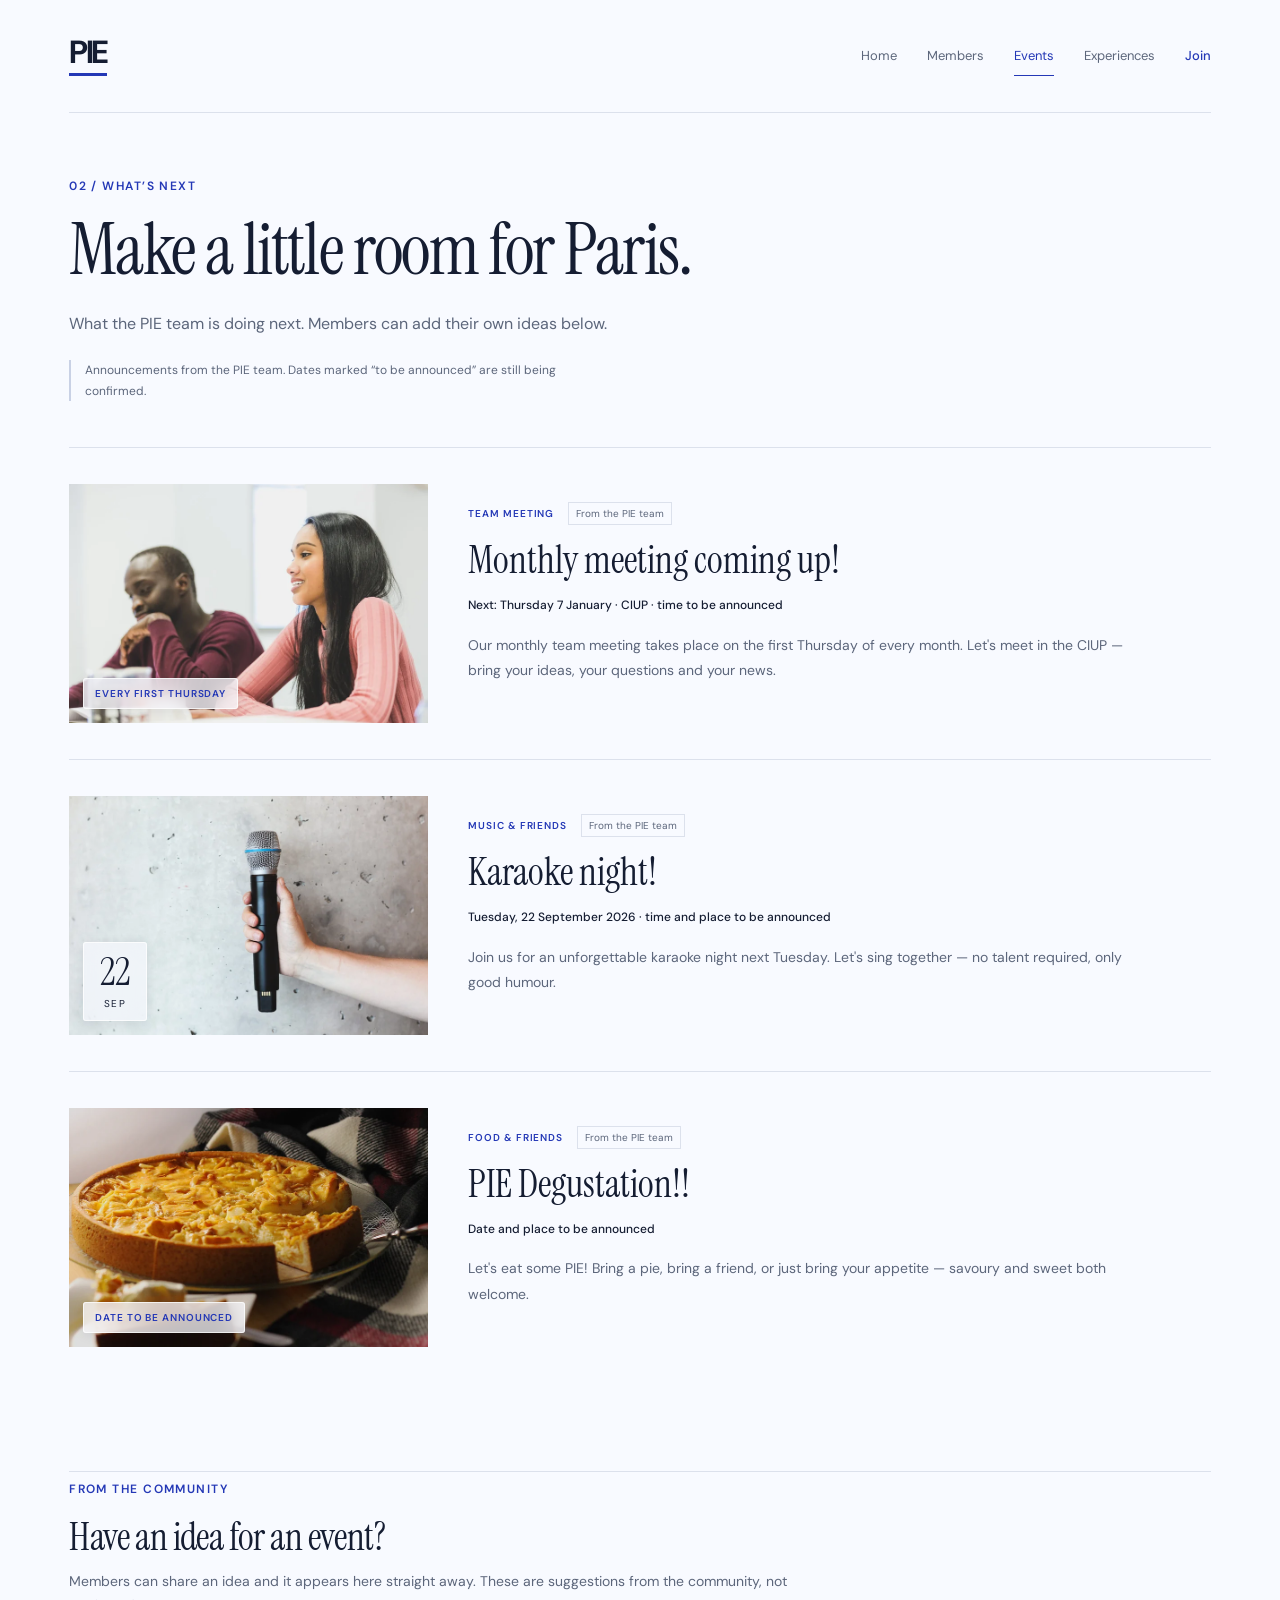
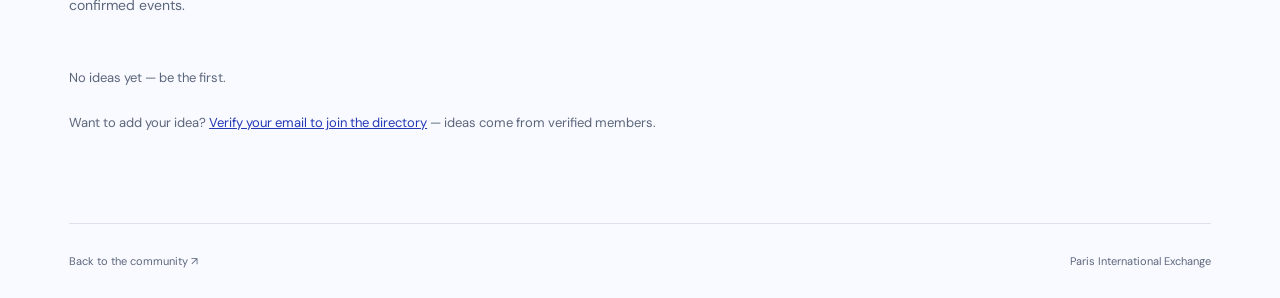
==== commit dc10f930: "Add optional date, time and place to event ideas with editing" ====
--- a/events.html
+++ b/events.html
@@ -92,7 +92,7 @@
           <header class="ideas-heading">
             <p class="section-kicker">FROM THE COMMUNITY</p>
             <h2 id="ideas-title">Have an idea for an event?</h2>
-            <p class="ideas-lead">Members can share an idea and it appears here straight away.</p>
+            <p class="ideas-lead">Members can share an idea and it appears here straight away. These are suggestions from the community, not confirmed events.</p>
           </header>
           <div class="ideas-list" id="ideas-list" aria-live="polite"></div>
           <p class="ideas-empty" id="ideas-empty">No ideas yet — be the first.</p>
@@ -100,12 +100,37 @@
           <form class="idea-form" id="idea-form" hidden>
             <label for="idea-text">Your idea</label>
             <textarea id="idea-text" rows="2" maxlength="200" placeholder="A picnic in the park when it gets warmer…"></textarea>
+
+            <details class="idea-details" id="idea-details">
+              <summary>Add details <span class="join-optional">optional — date, time, place</span></summary>
+              <div class="idea-details-grid">
+                <div class="join-field">
+                  <label for="idea-title">Event name</label>
+                  <input id="idea-title" maxlength="60" placeholder="Karaoke night" />
+                </div>
+                <div class="join-field">
+                  <label for="idea-date">Suggested date</label>
+                  <input id="idea-date" type="date" />
+                </div>
+                <div class="join-field">
+                  <label for="idea-time">Time</label>
+                  <input id="idea-time" type="time" />
+                </div>
+                <div class="join-field">
+                  <label for="idea-place">Place</label>
+                  <input id="idea-place" maxlength="60" placeholder="Parc de Sceaux" />
+                </div>
+              </div>
+              <label class="join-check"><input type="checkbox" id="idea-flexible" /> <span>The date is flexible — I am not fixed on a day</span></label>
+            </details>
+
             <div class="idea-form-row">
               <label for="idea-name">Name <span class="join-optional">optional — leave empty to stay anonymous</span></label>
               <input id="idea-name" maxlength="40" />
             </div>
             <div class="idea-form-actions">
               <button type="submit" class="finder-submit" id="idea-submit"><span class="finder-submit-label">Submit idea</span></button>
+              <button type="button" class="join-link" id="idea-cancel" hidden>Cancel edit</button>
               <p class="join-hint join-hint--status" id="idea-hint"></p>
             </div>
           </form>
--- a/community.css
+++ b/community.css
@@ -369,3 +369,20 @@
   .event-badge { bottom: 8px; left: 8px; padding: 6px 9px; font-size: 9px; }
   .ideas { padding-bottom: 60px; }
 }
+
+/* Idea cards: structured details and editing. */
+.idea-title { margin: 0 0 8px; font: 400 20px/1.25 var(--serif); letter-spacing: -.01em; }
+.idea-tags { display: flex; flex-wrap: wrap; gap: 7px; margin: 0 0 10px; }
+.idea-tag { padding: 4px 9px; border: 1px solid #e0e5ee; color: var(--secondary); font-size: 11px; line-height: 1.5; }
+.idea-delete + .idea-delete { margin-left: 14px; }
+.idea-delete:first-of-type { margin-left: auto; }
+.idea-details { margin: 18px 0 0; border-top: 1px solid var(--line); }
+.idea-details summary { padding: 14px 0 4px; cursor: pointer; font-size: 12px; font-weight: 500; color: var(--blue); }
+.idea-details[open] summary { padding-bottom: 14px; }
+.idea-details-grid { display: grid; grid-template-columns: repeat(2, minmax(0, 1fr)); gap: 16px 20px; margin-bottom: 4px; }
+.idea-details .join-field label { font-size: 11.5px; }
+.idea-details .join-check { margin-top: 14px; }
+
+@media (max-width: 720px) {
+  .idea-details-grid { grid-template-columns: minmax(0, 1fr); }
+}
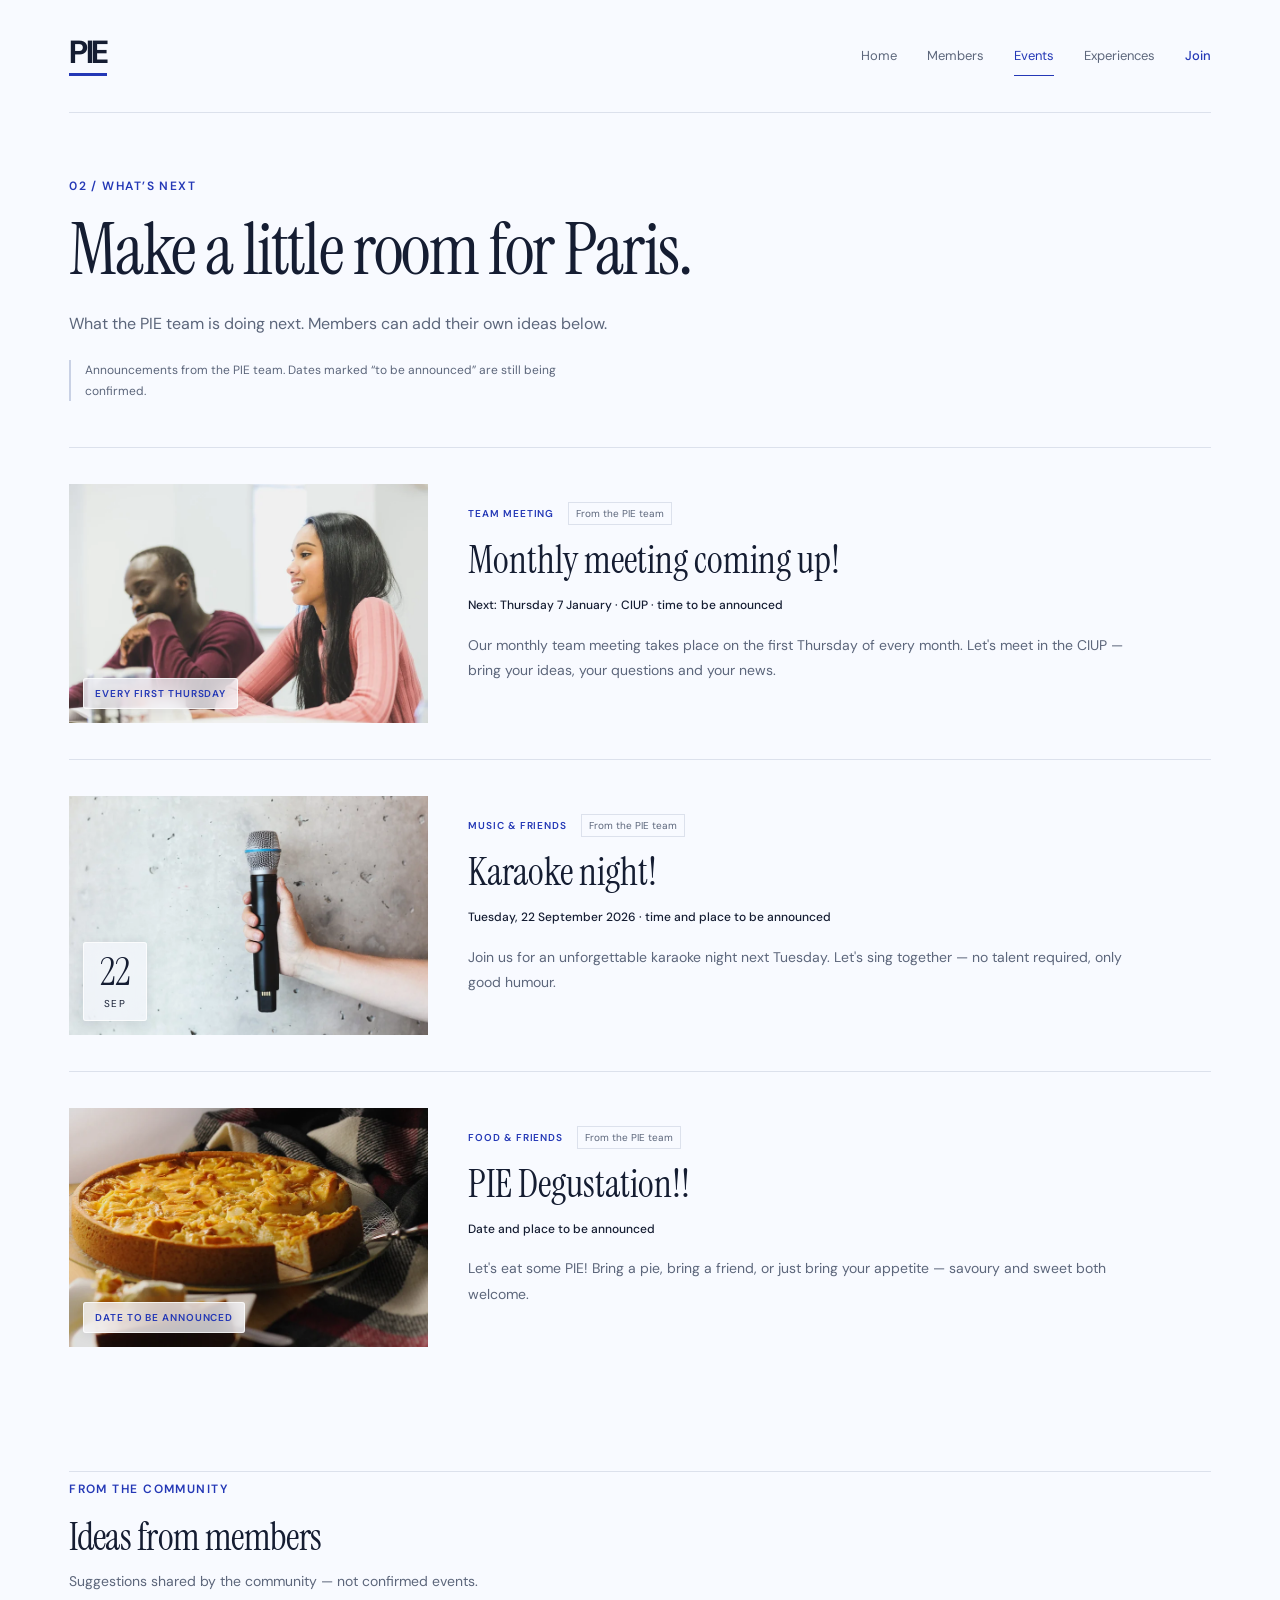
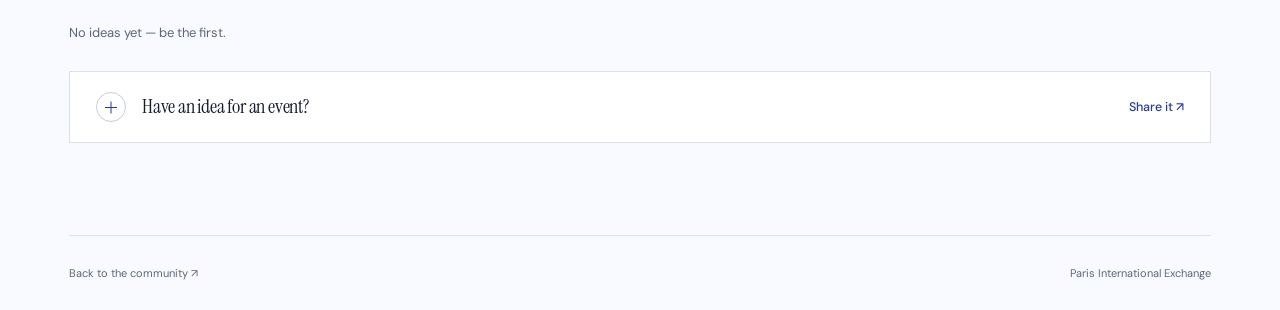
==== commit 967d2497: "Redesign contribution modules as quiet collapsible drawers" ====
--- a/events.html
+++ b/events.html
@@ -91,50 +91,65 @@
         <section class="ideas" aria-labelledby="ideas-title">
           <header class="ideas-heading">
             <p class="section-kicker">FROM THE COMMUNITY</p>
-            <h2 id="ideas-title">Have an idea for an event?</h2>
-            <p class="ideas-lead">Members can share an idea and it appears here straight away. These are suggestions from the community, not confirmed events.</p>
+            <h2 id="ideas-title">Ideas from members</h2>
+            <p class="ideas-lead">Suggestions shared by the community — not confirmed events.</p>
           </header>
+
           <div class="ideas-list" id="ideas-list" aria-live="polite"></div>
           <p class="ideas-empty" id="ideas-empty">No ideas yet — be the first.</p>
 
-          <form class="idea-form" id="idea-form" hidden>
-            <label for="idea-text">Your idea</label>
-            <textarea id="idea-text" rows="2" maxlength="200" placeholder="A picnic in the park when it gets warmer…"></textarea>
+          <details class="share" id="share-idea">
+            <summary class="share-trigger">
+              <span class="share-icon" aria-hidden="true"></span>
+              <span class="share-title">Have an idea for an event?</span>
+              <span class="share-cta">Share it <span aria-hidden="true">↗</span></span>
+            </summary>
 
-            <details class="idea-details" id="idea-details">
-              <summary>Add details <span class="join-optional">optional — date, time, place</span></summary>
-              <div class="idea-details-grid">
+            <form class="post-form" id="idea-form" hidden>
+              <div class="post-main">
+                <label for="idea-text">Your idea</label>
+                <textarea id="idea-text" rows="3" maxlength="200" placeholder="A picnic in the park when it gets warmer…"></textarea>
+
+                <details class="post-details" id="idea-details">
+                  <summary>Add details <span class="join-optional">optional — date, time, place</span></summary>
+                  <div class="post-details-grid">
+                    <div class="join-field">
+                      <label for="idea-title">Event name</label>
+                      <input id="idea-title" maxlength="60" placeholder="Karaoke night" />
+                    </div>
+                    <div class="join-field">
+                      <label for="idea-date">Suggested date</label>
+                      <input id="idea-date" type="date" />
+                    </div>
+                    <div class="join-field">
+                      <label for="idea-time">Time</label>
+                      <input id="idea-time" type="time" />
+                    </div>
+                    <div class="join-field">
+                      <label for="idea-place">Place</label>
+                      <input id="idea-place" maxlength="60" placeholder="Parc de Sceaux" />
+                    </div>
+                  </div>
+                  <label class="join-check"><input type="checkbox" id="idea-flexible" /> <span>The date is flexible — I am not fixed on a day</span></label>
+                </details>
+              </div>
+
+              <div class="post-side">
                 <div class="join-field">
-                  <label for="idea-title">Event name</label>
-                  <input id="idea-title" maxlength="60" placeholder="Karaoke night" />
-                </div>
-                <div class="join-field">
-                  <label for="idea-date">Suggested date</label>
-                  <input id="idea-date" type="date" />
-                </div>
-                <div class="join-field">
-                  <label for="idea-time">Time</label>
-                  <input id="idea-time" type="time" />
-                </div>
-                <div class="join-field">
-                  <label for="idea-place">Place</label>
-                  <input id="idea-place" maxlength="60" placeholder="Parc de Sceaux" />
+                  <label for="idea-name">Name <span class="join-optional">optional — leave empty to stay anonymous</span></label>
+                  <input id="idea-name" maxlength="40" />
                 </div>
               </div>
-              <label class="join-check"><input type="checkbox" id="idea-flexible" /> <span>The date is flexible — I am not fixed on a day</span></label>
-            </details>
 
-            <div class="idea-form-row">
-              <label for="idea-name">Name <span class="join-optional">optional — leave empty to stay anonymous</span></label>
-              <input id="idea-name" maxlength="40" />
-            </div>
-            <div class="idea-form-actions">
-              <button type="submit" class="finder-submit" id="idea-submit"><span class="finder-submit-label">Submit idea</span></button>
-              <button type="button" class="join-link" id="idea-cancel" hidden>Cancel edit</button>
-              <p class="join-hint join-hint--status" id="idea-hint"></p>
-            </div>
-          </form>
-          <p class="ideas-signin" id="ideas-signin">Want to add your idea? <a href="./join.html">Verify your email to join the directory</a> — ideas come from verified members.</p>
+              <div class="post-actions">
+                <button type="submit" class="finder-submit" id="idea-submit"><span class="finder-submit-label">Submit idea</span></button>
+                <button type="button" class="join-link" id="idea-cancel" hidden>Cancel edit</button>
+                <p class="join-hint join-hint--status" id="idea-hint"></p>
+              </div>
+            </form>
+
+            <p class="ideas-signin" id="ideas-signin">Only verified members can share an idea. <a href="./join.html">Verify your email to join</a>.</p>
+          </details>
         </section>
       </main>
       <footer class="site-footer">
--- a/community.css
+++ b/community.css
@@ -334,55 +334,111 @@
   .join-row .finder-submit { flex: 1; }
 }
 
-/* Real event announcements and community ideas. */
+/* Community contributions: collapsed drawers that stay out of the way. */
 .event-badge { position: absolute; bottom: 14px; left: 14px; z-index: 1; max-width: 78%; margin: 0; padding: 8px 12px; background: var(--paper); border-radius: 3px; color: var(--blue); font-size: 10px; font-weight: 600; letter-spacing: .09em; line-height: 1.5; box-shadow: inset 0 0 0 1px rgb(255 255 255 / .7), 0 2px 12px rgb(21 29 50 / .08); }
 @supports ((backdrop-filter: blur(10px)) or (-webkit-backdrop-filter: blur(10px))) {
   .event-badge { background: rgb(248 250 255 / .75); -webkit-backdrop-filter: blur(10px) saturate(1.15); backdrop-filter: blur(10px) saturate(1.15); }
 }
-.ideas { padding: 8px 0 88px; border-top: 1px solid var(--line); }
-.ideas-heading { max-width: 720px; margin-bottom: 26px; }
+
+.ideas { padding: 8px 0 92px; border-top: 1px solid var(--line); }
+.ideas-heading { max-width: 720px; margin-bottom: 30px; }
 .ideas h2 { margin: 0 0 12px; font: 400 clamp(30px, 3vw, 44px)/1.1 var(--serif); letter-spacing: -.015em; }
 .ideas-lead { margin: 0; color: var(--secondary); font-size: 14px; line-height: 1.7; }
-.ideas-list { display: grid; gap: 12px; margin-bottom: 26px; }
-.idea-card { padding: 18px 22px; background: #fff; border: 1px solid var(--line); }
-.idea-card p { margin: 0 0 8px; font-size: 15px; line-height: 1.7; }
-.idea-meta { display: flex; align-items: baseline; gap: 10px; flex-wrap: wrap; margin: 0; color: var(--secondary); font-size: 11px; }
+.ideas-list { display: grid; gap: 1px; margin-bottom: 0; }
+.idea-card { padding: 22px 26px; background: #fff; border: 1px solid var(--line); border-bottom: 0; }
+.idea-card:last-child { border-bottom: 1px solid var(--line); }
+.idea-title { margin: 0 0 8px; font: 400 20px/1.25 var(--serif); letter-spacing: -.01em; }
+.idea-card p { margin: 0; font-size: 15px; line-height: 1.7; }
+.idea-card p + .idea-meta { margin-top: 12px; }
+.idea-tags { display: flex; flex-wrap: wrap; gap: 7px; margin: 14px 0 0 !important; }
+.idea-tag { padding: 4px 9px; border: 1px solid #e0e5ee; color: var(--secondary); font-size: 11px; line-height: 1.5; }
+.idea-meta { display: flex; align-items: baseline; gap: 10px; flex-wrap: wrap; margin: 0 !important; color: var(--secondary); font-size: 11px; }
 .idea-meta a { color: var(--blue); text-decoration: none; }
 .idea-meta a:hover { text-decoration: underline; }
-.idea-delete { margin-left: auto; padding: 0; background: none; border: 0; color: var(--secondary); font: 500 11px var(--sans); cursor: pointer; }
+.idea-delete { margin: 0; padding: 0; background: none; border: 0; color: var(--secondary); font: 500 11px var(--sans); cursor: pointer; }
 .idea-delete:hover { color: #a3342f; }
 .ideas-empty { margin: 0 0 26px; color: var(--secondary); font-size: 13px; }
 .ideas-empty[hidden] { display: none; }
-.idea-form { max-width: 720px; padding: clamp(20px, 2.2vw, 28px); background: #fff; border: 1px solid var(--line); }
-.idea-form[hidden] { display: none; }
-.idea-form label { display: block; margin: 0 0 8px; font-size: 12px; font-weight: 600; }
-.idea-form textarea, .idea-form input { width: 100%; padding: 12px 14px; background: var(--paper); border: 1px solid var(--line); border-radius: 2px; color: var(--ink); font: 400 14px/1.6 var(--sans); resize: vertical; }
-.idea-form textarea:focus-visible, .idea-form input:focus-visible { outline: 2px solid var(--blue); outline-offset: 1px; border-color: var(--blue); }
-.idea-form-row { margin-top: 16px; }
-.idea-form-actions { display: flex; align-items: center; gap: 18px; flex-wrap: wrap; margin-top: 20px; }
-.idea-form-actions .join-hint { margin: 0; }
-.ideas-signin { margin: 0; color: var(--secondary); font-size: 13px; line-height: 1.7; }
-.ideas-signin[hidden] { display: none; }
+
+/* The drawer: one quiet row until a member wants to contribute. */
+.share { margin-top: 30px; background: #fff; border: 1px solid var(--line); }
+.share-trigger { display: flex; align-items: center; gap: 16px; padding: 20px 26px; cursor: pointer; list-style: none; }
+.share-trigger::-webkit-details-marker { display: none; }
+.share-icon { position: relative; flex: none; width: 30px; height: 30px; border: 1px solid #c5ccdf; border-radius: 50%; }
+.share-icon::before, .share-icon::after { content: ''; position: absolute; inset: 50% 8px auto; height: 1px; background: var(--blue); }
+.share-icon::after { transform: rotate(90deg); }
+.share-title { font: 400 clamp(19px, 1.6vw, 22px)/1.3 var(--serif); letter-spacing: -.01em; }
+.share-cta { margin-left: auto; color: var(--blue); font-size: 12.5px; font-weight: 500; white-space: nowrap; }
+.share-trigger:hover .share-cta { text-decoration: underline; }
+.share[open] > .share-trigger { border-bottom: 1px solid var(--line); }
+.share[open] .share-icon { border-color: var(--blue); }
+.share[open] .share-icon::after { display: none; }
+.share[open] .share-cta { visibility: hidden; }
+.share .post-form { border: 0; padding: 26px 26px 28px; }
+.share .ideas-signin { margin: 0; padding: 22px 26px; border-top: 0; }
+.share .ideas-signin[hidden] { display: none; }
+
+.post-form { display: grid; grid-template-columns: minmax(0, 1.65fr) minmax(0, 1fr); gap: 26px 34px; align-items: start; background: transparent; }
+.post-form[hidden] { display: none; }
+.post-main { min-width: 0; }
+.post-side { min-width: 0; }
+.post-main > label, .post-form .join-field label { display: block; margin: 0 0 9px; font-size: 11px; font-weight: 600; letter-spacing: .04em; text-transform: uppercase; color: var(--secondary); }
+.post-form textarea, .post-form input:not([type="checkbox"]) { width: 100%; padding: 13px 15px; background: var(--paper); border: 1px solid var(--line); border-radius: 2px; color: var(--ink); font: 400 14px/1.7 var(--sans); resize: vertical; }
+.post-form textarea:focus-visible, .post-form input:not([type="checkbox"]):focus-visible { outline: 2px solid var(--blue); outline-offset: 1px; border-color: var(--blue); }
+.post-form ::placeholder { color: #9aa3b8; }
+.post-details { grid-column: 1 / -1; margin: 22px 0 0; border-top: 1px solid var(--line); }
+.post-details summary { padding: 15px 0 2px; cursor: pointer; font-size: 12px; font-weight: 500; color: var(--blue); }
+.post-details[open] summary { padding-bottom: 16px; }
+.post-details-grid { display: grid; grid-template-columns: repeat(3, minmax(0, 1fr)); gap: 16px 22px; }
+.post-details .join-check { display: flex; align-items: center; gap: 10px; margin: 18px 0 0; font-size: 12.5px; color: var(--secondary); }
+.post-details .join-check input { flex: none; width: 15px; height: 15px; margin: 0; }
+.post-actions { grid-column: 1 / -1; display: flex; align-items: center; gap: 14px 20px; flex-wrap: wrap; margin-top: 24px; padding-top: 22px; border-top: 1px solid var(--line); }
+.post-actions .join-hint { margin: 0; }
+.ideas-signin { margin: 26px 0 0; color: var(--secondary); font-size: 13px; line-height: 1.7; }
 .ideas-signin a { color: var(--blue); }
 
+@media (max-width: 900px) {
+  .post-form { grid-template-columns: minmax(0, 1fr); gap: 22px; }
+  .post-details-grid { grid-template-columns: repeat(2, minmax(0, 1fr)); }
+}
 @media (max-width: 720px) {
   .event-badge { bottom: 8px; left: 8px; padding: 6px 9px; font-size: 9px; }
   .ideas { padding-bottom: 60px; }
-}
-
-/* Idea cards: structured details and editing. */
-.idea-title { margin: 0 0 8px; font: 400 20px/1.25 var(--serif); letter-spacing: -.01em; }
-.idea-tags { display: flex; flex-wrap: wrap; gap: 7px; margin: 0 0 10px; }
-.idea-tag { padding: 4px 9px; border: 1px solid #e0e5ee; color: var(--secondary); font-size: 11px; line-height: 1.5; }
-.idea-delete + .idea-delete { margin-left: 14px; }
-.idea-delete:first-of-type { margin-left: auto; }
-.idea-details { margin: 18px 0 0; border-top: 1px solid var(--line); }
-.idea-details summary { padding: 14px 0 4px; cursor: pointer; font-size: 12px; font-weight: 500; color: var(--blue); }
-.idea-details[open] summary { padding-bottom: 14px; }
-.idea-details-grid { display: grid; grid-template-columns: repeat(2, minmax(0, 1fr)); gap: 16px 20px; margin-bottom: 4px; }
-.idea-details .join-field label { font-size: 11.5px; }
-.idea-details .join-check { margin-top: 14px; }
-
-@media (max-width: 720px) {
-  .idea-details-grid { grid-template-columns: minmax(0, 1fr); }
-}
+  .share-trigger { padding: 16px 18px; gap: 13px; }
+  .share-cta { display: none; }
+  .share .post-form { padding: 20px 18px 22px; }
+  .post-details-grid { grid-template-columns: minmax(0, 1fr); }
+}
+
+/* Member experiences: quote cards bound to their author. */
+.voices { padding: 8px 0 88px; }
+.voice-grid { display: grid; grid-template-columns: repeat(2, minmax(0, 1fr)); gap: 24px; }
+.voice-card { min-width: 0; display: flex; flex-direction: column; padding: clamp(22px, 2.4vw, 32px); background: #fff; border: 1px solid var(--line); }
+.voice-author { display: flex; align-items: center; gap: 14px; margin-bottom: 18px; }
+.voice-portrait { flex: none; width: 56px; height: 56px; border-radius: 50%; object-fit: cover; background: var(--members-paper); }
+.voice-name { margin: 0; font: 400 19px/1.25 var(--serif); letter-spacing: -.01em; }
+.voice-name a { text-decoration: none; }
+.voice-name a:hover { color: var(--blue); }
+.voice-role { margin: 4px 0 0; color: var(--secondary); font-size: 11px; line-height: 1.5; }
+.voice-quote { margin: 0; font: italic 400 clamp(19px, 1.65vw, 24px)/1.45 var(--serif); color: var(--ink); letter-spacing: -.005em; }
+.voice-quote::before { content: '\201C'; }
+.voice-quote::after { content: '\201D'; }
+.voice-details { margin-top: 20px; border-top: 1px solid var(--line); }
+.voice-details summary { padding: 14px 0 2px; cursor: pointer; font-size: 12px; font-weight: 500; color: var(--blue); }
+.voice-details p { margin: 12px 0 0; color: var(--secondary); font-size: 14px; line-height: 1.8; }
+.voices-empty { margin: 0; color: var(--secondary); font-size: 13px; }
+.voices-empty[hidden] { display: none; }
+
+@media (max-width: 860px) {
+  .voice-grid { grid-template-columns: minmax(0, 1fr); }
+  .voices { padding-bottom: 60px; }
+}
+
+/* Voice cards: place chip, own-entry tools and the sharing form. */
+.voice-place { display: inline-block; align-self: flex-start; margin: 0 0 12px; padding: 4px 10px; border: 1px solid #e0e5ee; color: var(--blue); font-size: 11px; line-height: 1.5; }
+.voice-place::before { content: '→ '; color: var(--secondary); }
+.voice-tools { display: flex; align-items: center; gap: 14px; margin: auto 0 0; padding-top: 18px; }
+.voice-you { margin-right: auto; padding: 3px 8px; border-radius: 20px; background: var(--blue); color: #fff; font-size: 10px; font-weight: 500; line-height: 1.5; }
+.voice-tools .idea-delete { margin: 0; }
+.voice-identity { margin: 0; color: var(--secondary); font-size: 13px; line-height: 1.6; }
+.voice-details { margin-top: 18px; }
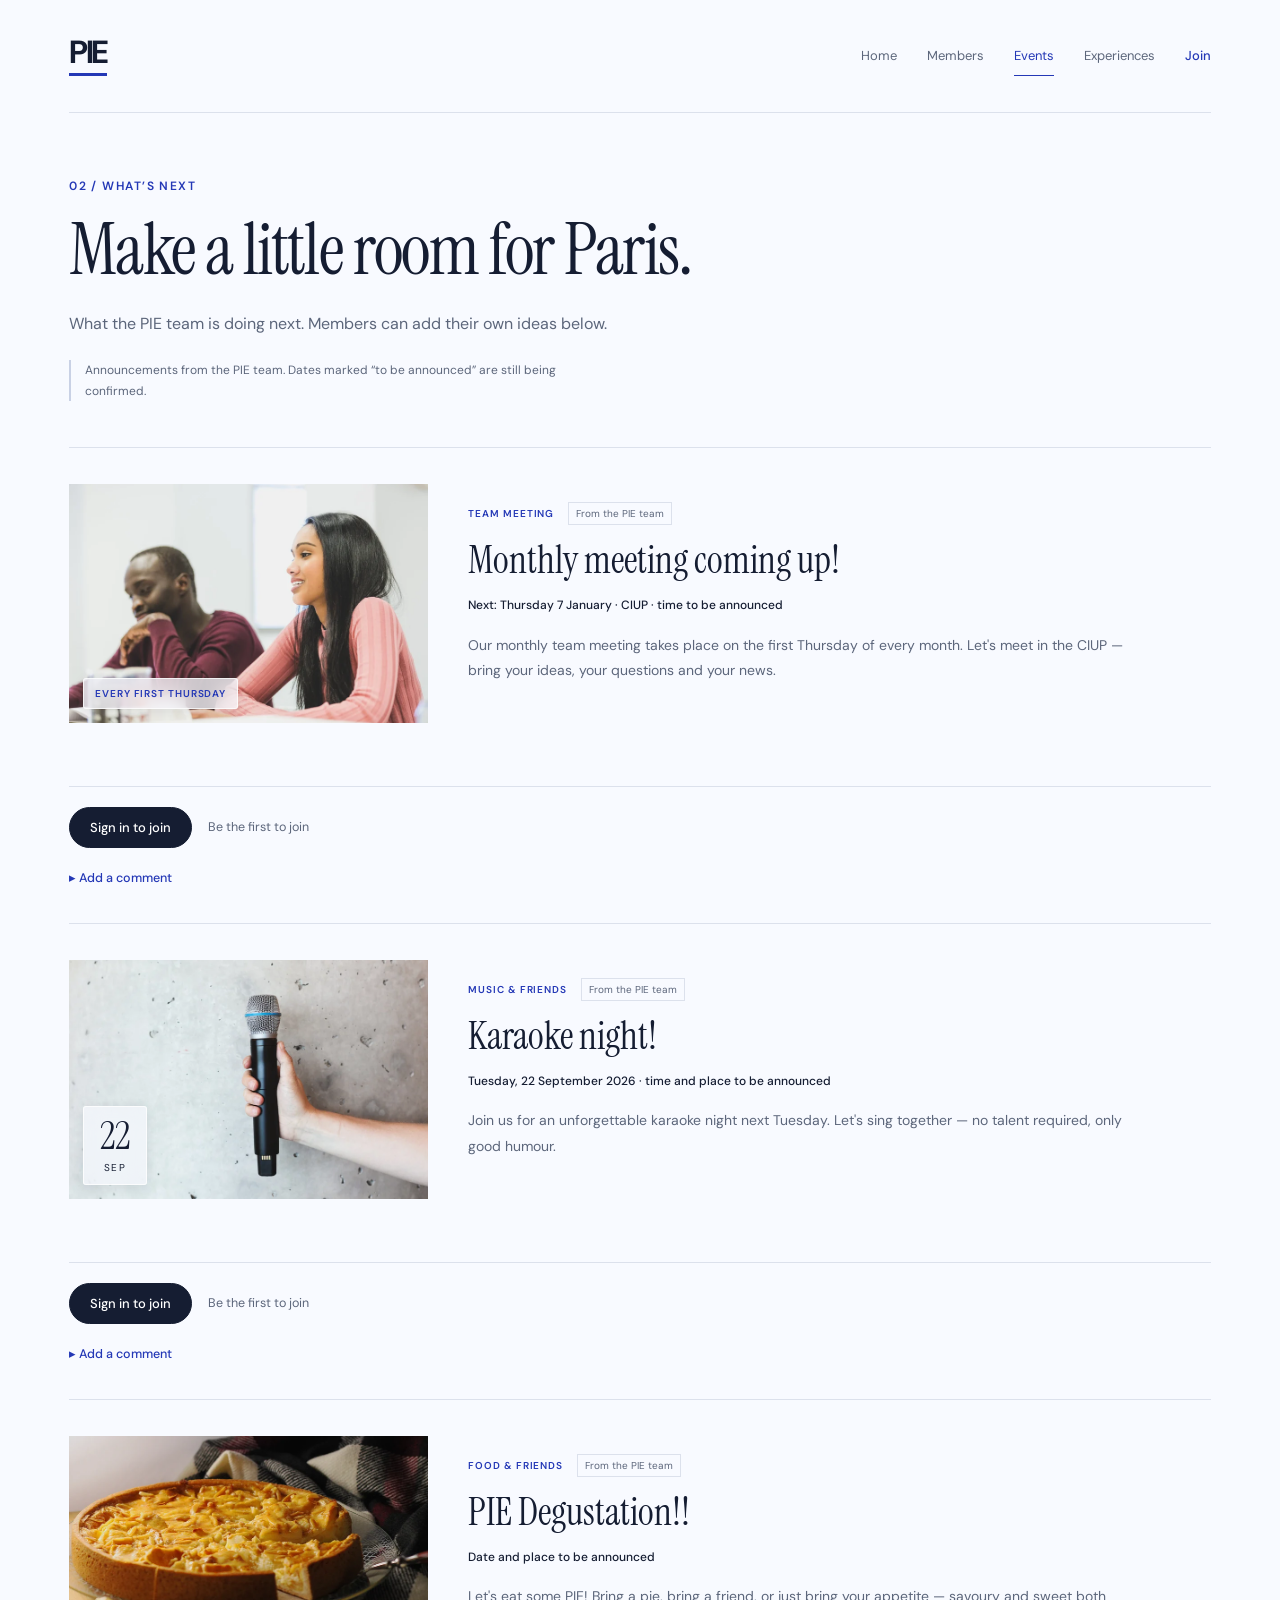
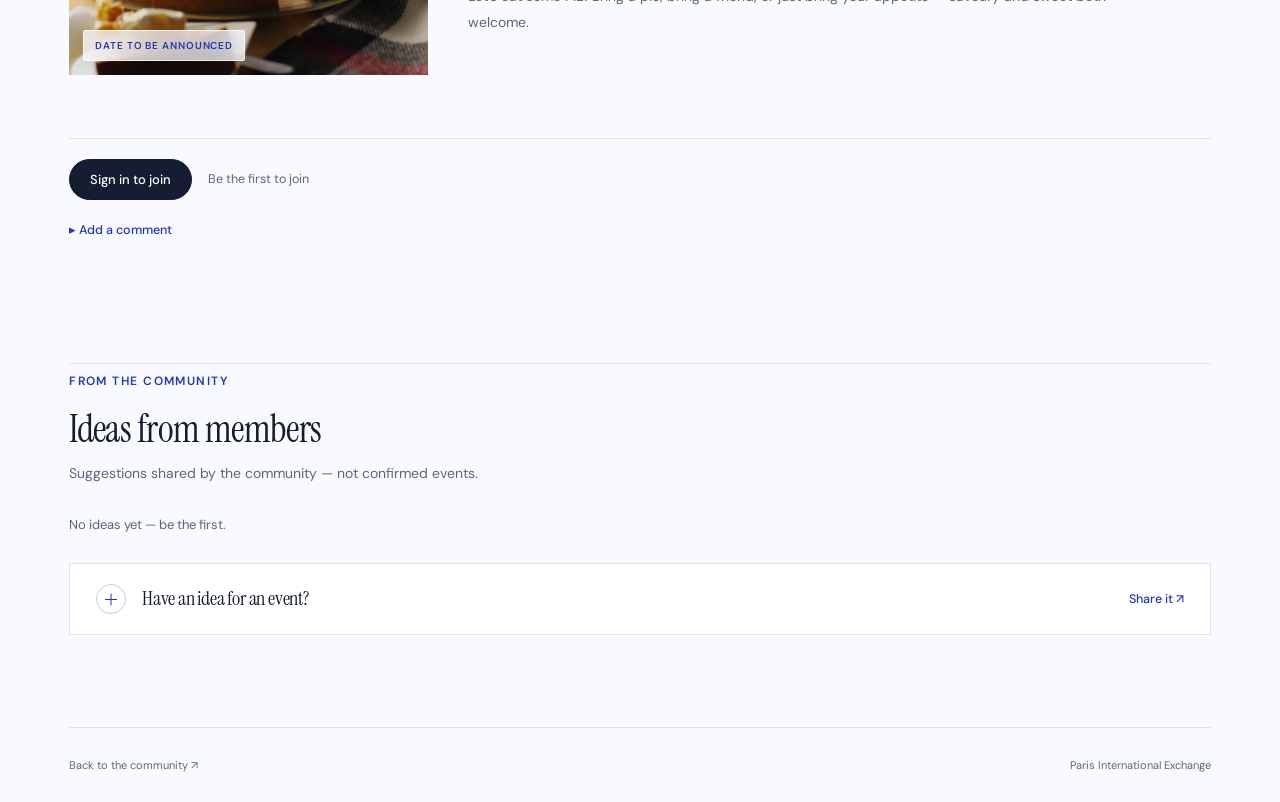
==== commit 4778d75c: "Share member details with the partner site by email lookup" ====
--- a/events.html
+++ b/events.html
@@ -88,6 +88,7 @@
           </article>
         </section>
 
+
         <section class="ideas" aria-labelledby="ideas-title">
           <header class="ideas-heading">
             <p class="section-kicker">FROM THE COMMUNITY</p>
--- a/community.css
+++ b/community.css
@@ -274,7 +274,9 @@
 @media (max-width: 720px) {
   .finder { padding: 52px 0 60px; }
   .finder-composer { flex-wrap: wrap; padding: 10px; }
-  .finder-composer textarea { flex-basis: 100%; min-height: 52px; }
+  /* box-sizing is border-box, so the 13px padding above and below is part of
+     the height: 84px leaves room for two wrapped lines of the placeholder. */
+  .finder-composer textarea { flex-basis: 100%; min-height: 84px; }
   .finder-submit { flex: 1; }
   .finder-grid { grid-template-columns: minmax(0, 1fr); }
   .finder-card h3 { font-size: 24px; }
@@ -383,13 +385,14 @@
 .post-main { min-width: 0; }
 .post-side { min-width: 0; }
 .post-main > label, .post-form .join-field label { display: block; margin: 0 0 9px; font-size: 11px; font-weight: 600; letter-spacing: .04em; text-transform: uppercase; color: var(--secondary); }
+.post-form label .join-optional { text-transform: none; letter-spacing: 0; font-weight: 400; }
 .post-form textarea, .post-form input:not([type="checkbox"]) { width: 100%; padding: 13px 15px; background: var(--paper); border: 1px solid var(--line); border-radius: 2px; color: var(--ink); font: 400 14px/1.7 var(--sans); resize: vertical; }
 .post-form textarea:focus-visible, .post-form input:not([type="checkbox"]):focus-visible { outline: 2px solid var(--blue); outline-offset: 1px; border-color: var(--blue); }
 .post-form ::placeholder { color: #9aa3b8; }
 .post-details { grid-column: 1 / -1; margin: 22px 0 0; border-top: 1px solid var(--line); }
 .post-details summary { padding: 15px 0 2px; cursor: pointer; font-size: 12px; font-weight: 500; color: var(--blue); }
 .post-details[open] summary { padding-bottom: 16px; }
-.post-details-grid { display: grid; grid-template-columns: repeat(3, minmax(0, 1fr)); gap: 16px 22px; }
+.post-details-grid { display: grid; grid-template-columns: repeat(4, minmax(0, 1fr)); gap: 16px 22px; }
 .post-details .join-check { display: flex; align-items: center; gap: 10px; margin: 18px 0 0; font-size: 12.5px; color: var(--secondary); }
 .post-details .join-check input { flex: none; width: 15px; height: 15px; margin: 0; }
 .post-actions { grid-column: 1 / -1; display: flex; align-items: center; gap: 14px 20px; flex-wrap: wrap; margin-top: 24px; padding-top: 22px; border-top: 1px solid var(--line); }
@@ -397,9 +400,11 @@
 .ideas-signin { margin: 26px 0 0; color: var(--secondary); font-size: 13px; line-height: 1.7; }
 .ideas-signin a { color: var(--blue); }
 
+@media (max-width: 1100px) {
+  .post-details-grid { grid-template-columns: repeat(2, minmax(0, 1fr)); }
+}
 @media (max-width: 900px) {
   .post-form { grid-template-columns: minmax(0, 1fr); gap: 22px; }
-  .post-details-grid { grid-template-columns: repeat(2, minmax(0, 1fr)); }
 }
 @media (max-width: 720px) {
   .event-badge { bottom: 8px; left: 8px; padding: 6px 9px; font-size: 9px; }
@@ -442,3 +447,114 @@
 .voice-tools .idea-delete { margin: 0; }
 .voice-identity { margin: 0; color: var(--secondary); font-size: 13px; line-height: 1.6; }
 .voice-details { margin-top: 18px; }
+
+
+/* Event attendance and comments: attached to each announcement row. */
+.event-social { grid-column: 1 / -1; margin-top: 22px; padding-top: 20px; border-top: 1px solid var(--line); }
+.event-join { display: flex; align-items: center; gap: 16px; flex-wrap: wrap; }
+.join-button { padding: 11px 20px; background: var(--ink); border: 1px solid var(--ink); border-radius: 40px; color: #fff; font: 500 13px var(--sans); cursor: pointer; transition: background .18s ease, color .18s ease, border-color .18s ease; }
+.join-button:hover { background: var(--blue); border-color: var(--blue); }
+.join-button.is-going { background: #fff; border-color: var(--blue); color: var(--blue); }
+.join-button:disabled { opacity: .6; cursor: default; }
+.going-count { margin: 0; color: var(--secondary); font-size: 12.5px; }
+.going-faces { display: flex; align-items: center; margin-left: auto; }
+.going-faces img, .going-dot { width: 30px; height: 30px; margin-left: -9px; border: 2px solid #fff; border-radius: 50%; object-fit: cover; background: var(--paper); }
+.going-faces > *:first-child { margin-left: 0; }
+.going-dot { display: grid; place-items: center; color: var(--blue); font-size: 11px; font-weight: 600; }
+.going-dot--more { background: var(--paper); border-color: #fff; color: var(--secondary); }
+
+.event-comments { margin-top: 18px; }
+.event-comments > summary { display: inline-block; padding: 0; color: var(--blue); font-size: 12.5px; font-weight: 500; cursor: pointer; list-style: none; }
+.event-comments > summary::-webkit-details-marker { display: none; }
+.event-comments > summary::before { content: '▸ '; }
+.event-comments[open] > summary::before { content: '▾ '; }
+.comment-list { display: grid; gap: 18px; margin-top: 20px; }
+.comment-none { margin: 0; color: var(--secondary); font-size: 13px; }
+.comment-head { display: flex; align-items: center; gap: 8px; margin: 0 0 7px; font-size: 11.5px; color: var(--secondary); }
+.comment-portrait { width: 24px; height: 24px; border-radius: 50%; object-fit: cover; background: var(--paper); }
+.comment-who a { color: var(--ink); text-decoration: none; }
+.comment-who a:hover { color: var(--blue); }
+.comment-who--gone { font-style: italic; }
+.comment-text { margin: 0; padding-left: 32px; font-size: 14px; line-height: 1.75; }
+.comment-tools { display: flex; gap: 14px; margin: 8px 0 0; padding-left: 32px; }
+.comment-edit { padding-left: 32px; }
+.comment-edit textarea, .comment-form textarea { width: 100%; padding: 12px 14px; background: var(--paper); border: 1px solid var(--line); border-radius: 2px; color: var(--ink); font: 400 14px/1.7 var(--sans); resize: vertical; }
+.comment-edit textarea:focus-visible, .comment-form textarea:focus-visible { outline: 2px solid var(--blue); outline-offset: 1px; }
+.comment-edit-actions { display: flex; gap: 14px; margin-top: 10px; }
+.comment-form { margin-top: 22px; padding-top: 20px; border-top: 1px solid var(--line); }
+.comment-form-actions { display: flex; align-items: center; gap: 16px; flex-wrap: wrap; margin-top: 12px; }
+.comment-form-actions .join-hint { margin: 0; }
+.comment-signin { margin: 20px 0 0; color: var(--secondary); font-size: 12.5px; }
+.comment-signin a { color: var(--blue); }
+.finder-submit--small { padding: 11px 20px; }
+.finder-submit--small .finder-submit-label { font-size: 15px; }
+
+@media (max-width: 720px) {
+  .going-faces { margin-left: 0; }
+  .comment-text, .comment-tools, .comment-edit { padding-left: 0; }
+}
+
+.join-note { flex-basis: 100%; margin: 2px 0 0; color: #a3342f; font-size: 12px; }
+.join-note:empty { display: none; }
+
+/* ---------------------------------------------------------------------------
+   Mobile refinements. Everything here is inside a max-width query, so the
+   desktop layout is untouched: bigger touch targets (44px), readable type and
+   form fields at 16px so iOS does not zoom when one is focused.
+   --------------------------------------------------------------------------- */
+@media (max-width: 720px) {
+  /* Header: keep three tidy rows but make every row comfortable to tap. */
+  .inner-page .masthead { padding: 18px 0; gap: 8px 14px; }
+  .wordmark, .masthead .wordmark { min-height: 44px; align-items: center; justify-content: center; }
+  .site-nav { gap: 4px 18px; }
+  .site-nav a { min-height: 44px; padding-inline: 4px; font-size: 12.5px; }
+  .site-nav-account { font-size: 13px; }
+  .masthead-join { min-height: 44px; display: inline-flex; align-items: center; font-size: 13px; padding-bottom: 0; border-bottom: 0; }
+  .masthead-side { gap: 14px; }
+
+  /* Anything tappable that was sized for a mouse. */
+  .scroll-cue { min-height: 44px; font-size: 12.5px; }
+  .gateway-sub { min-height: 44px; display: inline-flex; align-items: center; font-size: 12.5px; }
+  .finder-example { min-height: 44px; padding: 10px 16px; font-size: 13px; }
+  .event-comments > summary, .voice-details summary, .post-details summary, .share-trigger { min-height: 44px; display: flex; align-items: center; }
+  .share-trigger { padding: 14px 18px; }
+  .idea-delete, .comment-tools button { min-height: 44px; display: inline-flex; align-items: center; font-size: 12.5px; }
+  .comment-tools { gap: 18px; }
+  .idea-card .idea-meta { gap: 14px; }
+  .site-footer { font-size: 12px; gap: 10px 18px; }
+  .site-footer a { min-height: 44px; display: inline-flex; align-items: center; }
+  .member-contact a, .voice-name a, .idea-meta a, .comment-who a { min-height: 24px; display: inline-flex; align-items: center; }
+
+  /* Forms: 16px keeps iOS from zooming the page on focus. */
+  .post-form textarea, .post-form input:not([type="checkbox"]),
+  .comment-form textarea, .comment-edit textarea,
+  .join-field input, .join-field textarea, .join-field select,
+  .finder-input, #finder-input, textarea#voice-quote, textarea#idea-text {
+    font-size: 16px;
+  }
+  .post-main > label, .post-form .join-field label, .join-field label { font-size: 12px; }
+  .finder-submit { min-height: 48px; }
+  .join-step .finder-submit { width: 100%; justify-content: center; }
+  .join-link { min-height: 44px; display: inline-flex; align-items: center; }
+
+  /* Type that was tuned for a wide screen reads too small on a phone. */
+  .demo-note, .finder-privacy, .ideas-lead, .voices-empty, .comment-head, .comment-signin,
+  .going-count, .idea-tag, .voice-place, .idea-meta, .preview-story-author, .event-meta,
+  .member-role, .member-status, .tag-list li, .preview-person div > span, .preview-person > div > span, .voice-role,
+  .member-contact dt, .gateway-number, .story-meta, .preview-event-meta, .idea-role { font-size: 12px; }
+  .event-category, .event-status { font-size: 11.5px; }
+  .event-date small { font-size: 11px; }
+  .event-badge, .preview-event-type { font-size: 11px; }
+  .preview-story-author div > span, .preview-story-author > span > span, .preview-event-meta { font-size: 11px; }
+
+  /* Remaining small targets: standalone links and the checkbox row. */
+  .join-cta { min-height: 44px; display: inline-flex; align-items: center; font-size: 13px; }
+  .member-you-edit { min-height: 44px; display: inline-flex; align-items: center; font-size: 12.5px; }
+  .voice-name a, .member-contact dd a { min-height: 44px; display: inline-flex; align-items: center; }
+  .join-check { min-height: 44px; }
+  .idea-delete { padding-inline: 6px; }
+  .voice-you { font-size: 11px; padding: 5px 10px; }
+  .member-status { padding: 4px 10px; }
+  .card-summary, .idea-card p, .comment-text { font-size: 15px; }
+  .page-lead { font-size: 14.5px; }
+}
